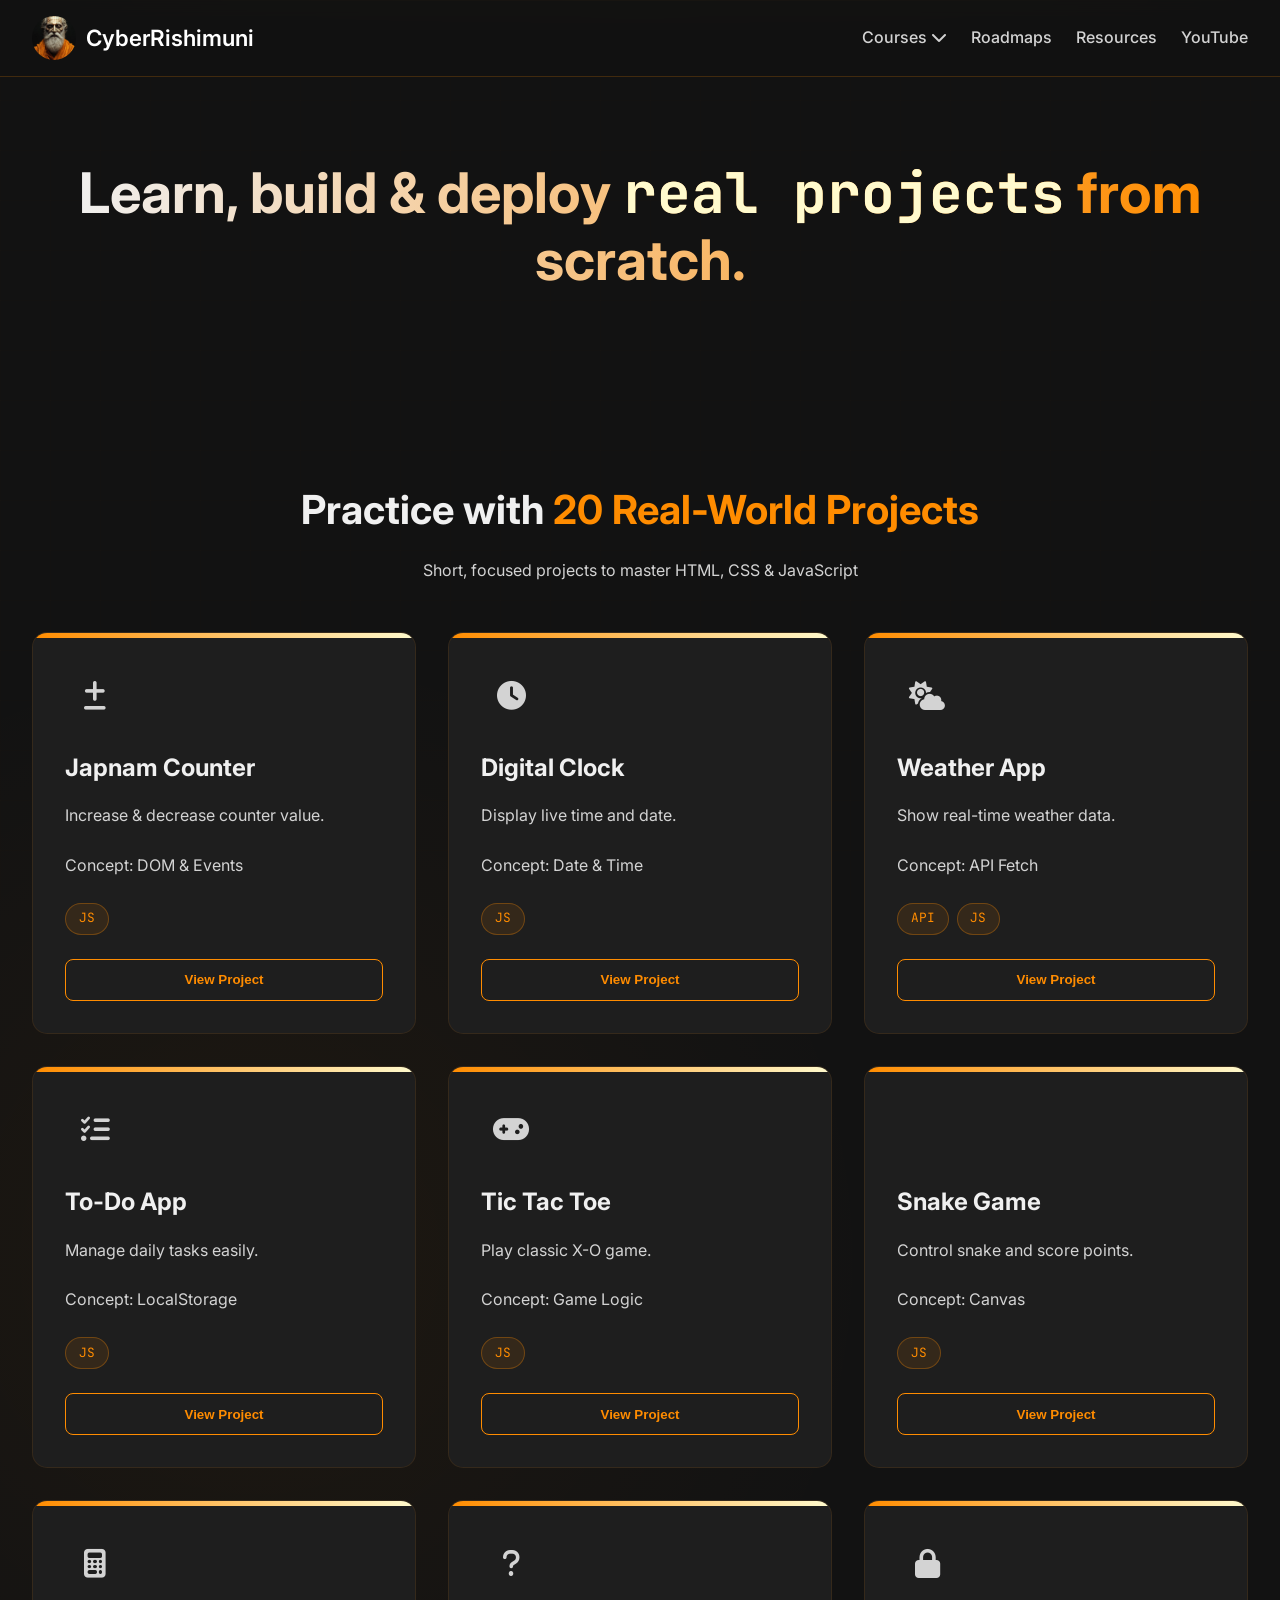
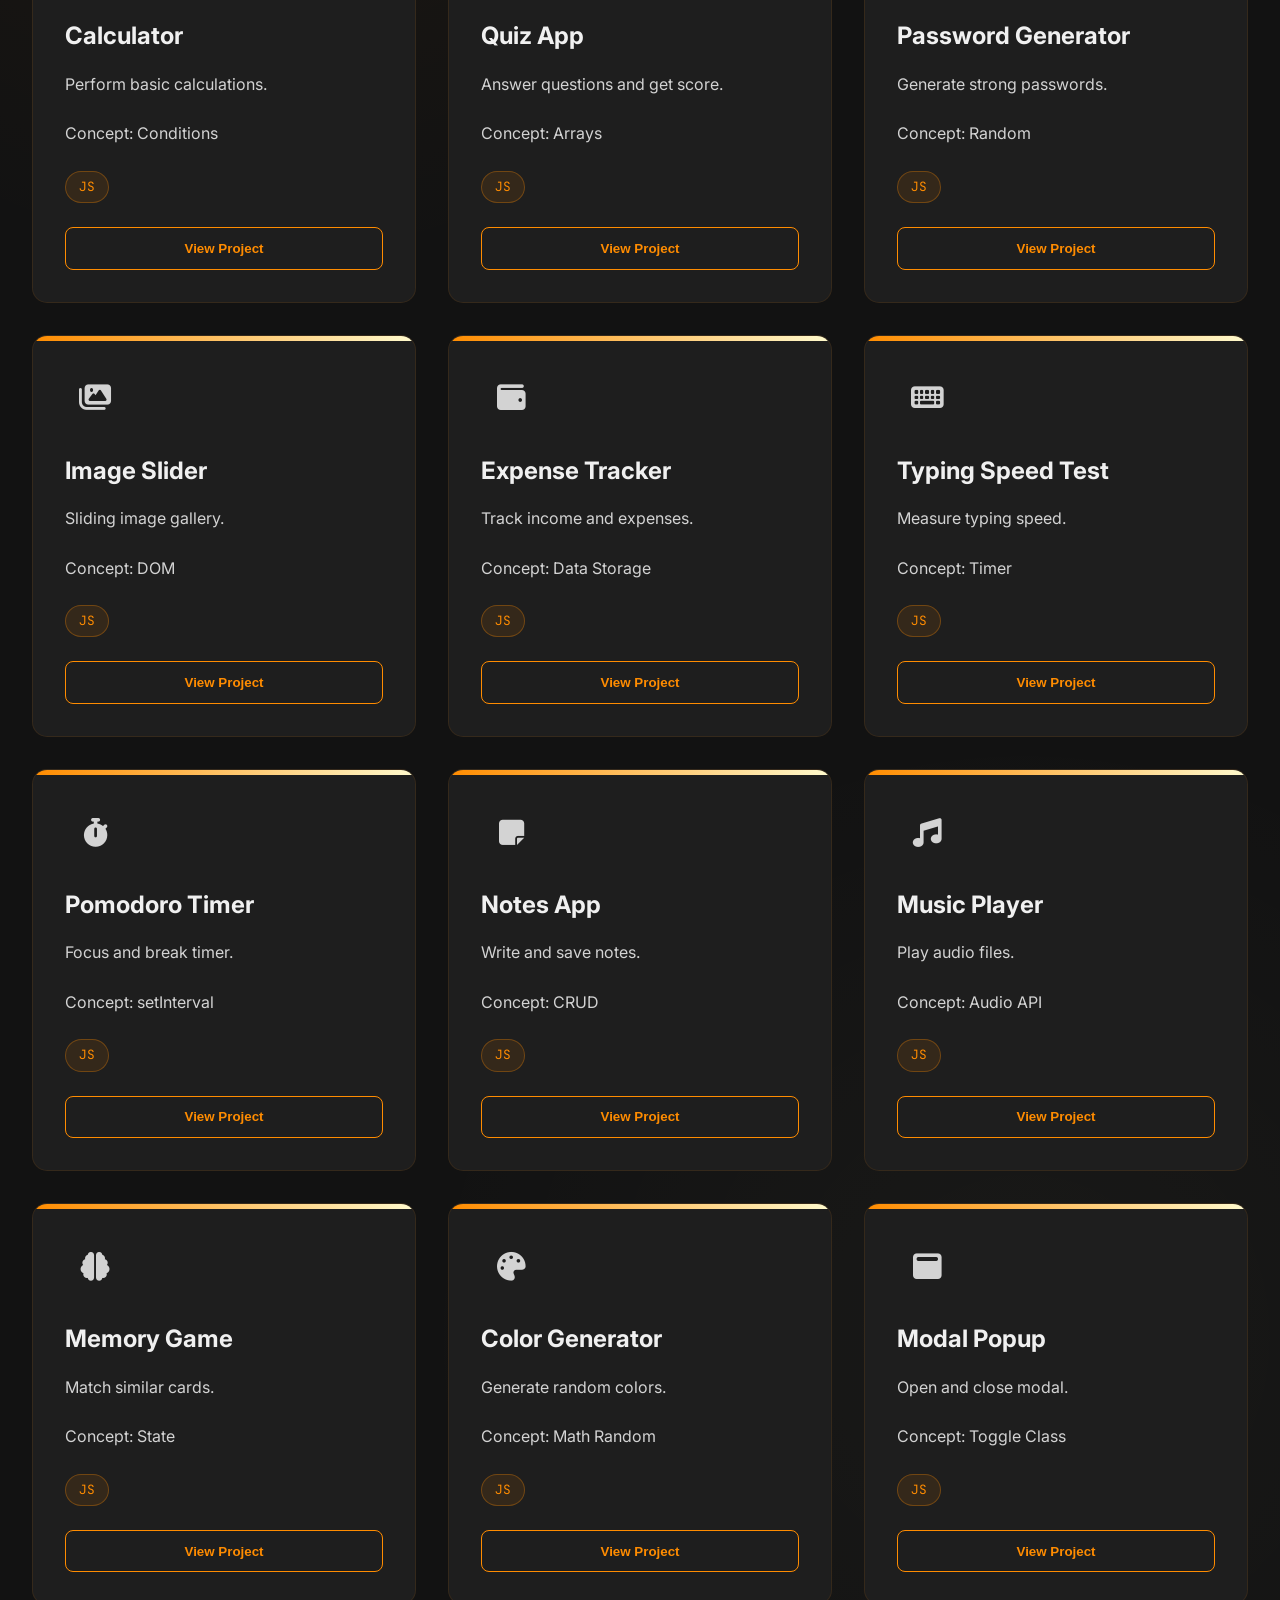
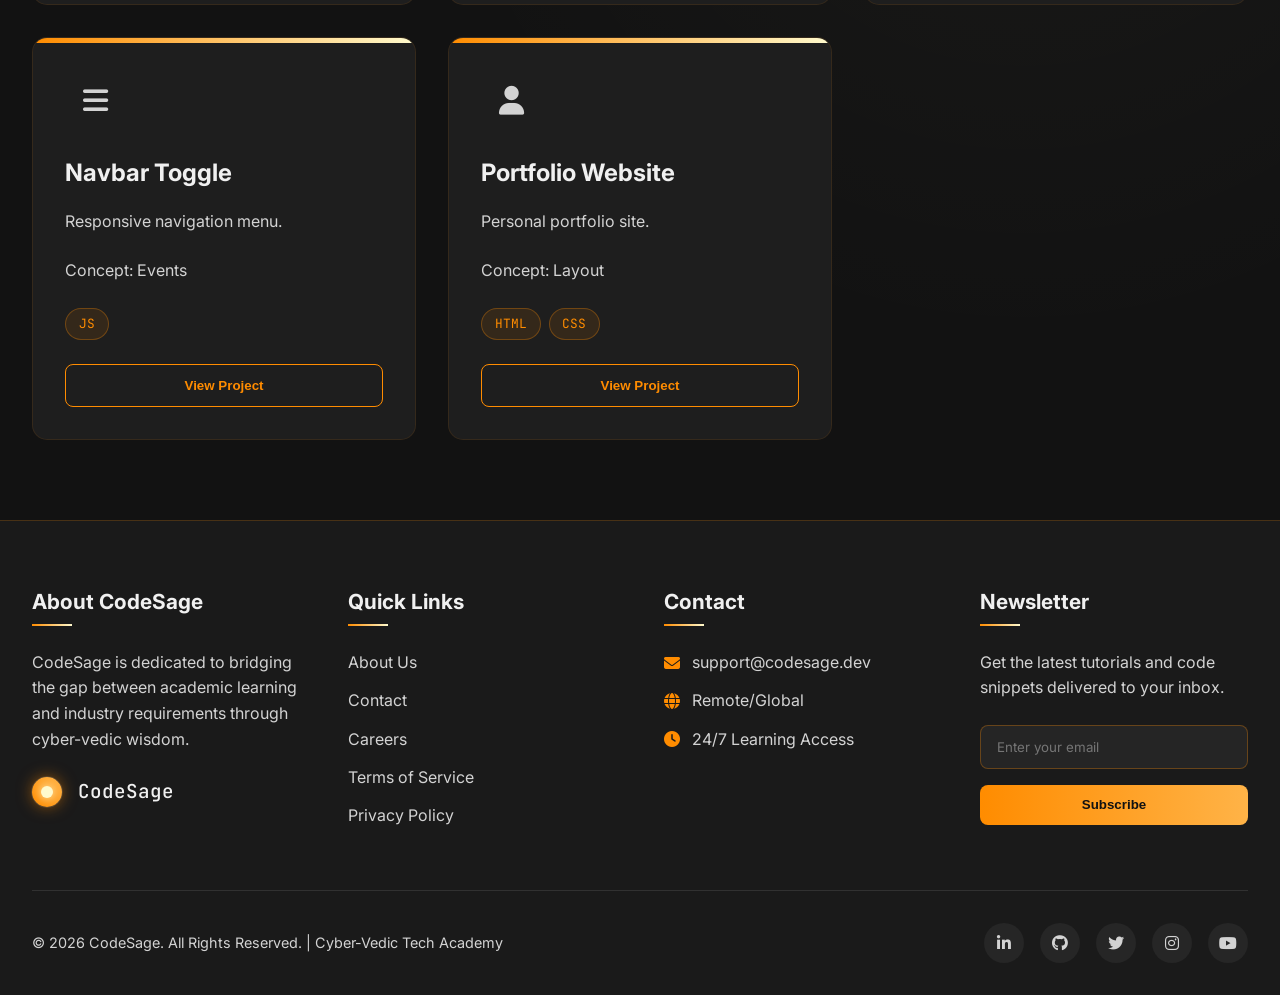
==== learn.html @ 5a1db6a1 "Add files via upload" ====
<!DOCTYPE html>
<html lang="en">
<head>
    <meta charset="UTF-8">
    <meta name="viewport" content="width=device-width, initial-scale=1.0">
    <title>CodeSage | Cyber-Vedic Tech Academy</title>
    <link rel="stylesheet" href="https://cdnjs.cloudflare.com/ajax/libs/font-awesome/6.4.0/css/all.min.css">
    <link rel="preconnect" href="https://fonts.googleapis.com">
    <link rel="preconnect" href="https://fonts.gstatic.com" crossorigin>
    <link rel="stylesheet" href="style.css">
    <link href="https://fonts.googleapis.com/css2?family=Inter:wght@300;400;500;600;700&family=JetBrains+Mono:wght@300;400;500&display=swap" rel="stylesheet">
    <link rel="stylesheet" href="style.css">
</head>
<body>
    <!-- Circuit Background Pattern -->
    <div class="circuit-bg"></div>
    
    <!-- Cyber-Vedic Header -->
   <header class="cyber-header">
        <div class="header-container">
           <a href="#" class="logo"
   style="
     display:flex;
     align-items:center;
     gap:10px;
     text-decoration:none;
     font-family:Inter, sans-serif;
     font-weight:600;
     font-size:clamp(1rem, 2.5vw, 1.4rem);
     color:#fff;
   ">

    <div class="logo-iconimg"
         style="
           width:clamp(32px, 5vw, 44px);
           height:clamp(32px, 5vw, 44px);
           border-radius:50%;
           overflow:hidden;
           flex-shrink:0;
         ">
        <img src="image.jpg"
             alt="CyberRishimuni Logo"
             style="
               width:100%;
               height:100%;
               object-fit:cover;
               display:block;
             ">
    </div>

    <span style="white-space:nowrap;">CyberRishimuni</span>
</a>

            
            <nav class="nav-menu">
                <ul class="nav-links">
                    <li class="dropdown">
                        <a href="#">Courses <i class="fas fa-chevron-down"></i></a>
                        <div class="dropdown-content">
                            <a href="#">Web Development</a>
                            <a href="#">Software Testing</a>
                            <a href="#">Data Analytics</a>
                        </div>
                    </li>
                    <li><a href="#">Roadmaps</a></li>
                    <li><a href="#">Resources</a></li>
                    <li><a href="#">YouTube</a></li>
                </ul>
            </nav>
            
        </div>
        
   
    </header>
    
    <!-- Hero Section -->
    <section class="hero">
      <h1>Learn, build & deploy <span>real projects</span> from scratch.</h1>     
    </section>
    
<!-- Projects Section -->
<section class="career-tracks">
    <div class="section-header">
        <h2>Practice with <span style="color: var(--saffron);">20 Real-World Projects</span></h2>
        <p>Short, focused projects to master HTML, CSS & JavaScript</p>
    </div>

    <div class="tracks-container">
        <!-- 1 -->
<div class="track-card">
    <div class="track-icon"><i class="fas fa-plus-minus"></i></div>
    <h3>Japnam Counter</h3>
    <p class="card-desc">Increase & decrease counter value.</p>
    <p class="card-mini">Concept: DOM & Events</p>
    <div class="tech-stack">
        <span class="tech-tag">JS</span>
    </div>
    <button class="btn-track">View Project</button>
</div>

<!-- 2 -->
<div class="track-card">
    <div class="track-icon"><i class="fas fa-clock"></i></div>
    <h3>Digital Clock</h3>
    <p class="card-desc">Display live time and date.</p>
    <p class="card-mini">Concept: Date & Time</p>
    <div class="tech-stack">
        <span class="tech-tag">JS</span>
    </div>
    <button class="btn-track">View Project</button>
</div>

<!-- 3 -->
<div class="track-card">
    <div class="track-icon"><i class="fas fa-cloud-sun"></i></div>
    <h3>Weather App</h3>
    <p class="card-desc">Show real-time weather data.</p>
    <p class="card-mini">Concept: API Fetch</p>
    <div class="tech-stack">
        <span class="tech-tag">API</span>
        <span class="tech-tag">JS</span>
    </div>
    <button class="btn-track">View Project</button>
</div>

<!-- 4 -->
<div class="track-card">
    <div class="track-icon"><i class="fas fa-list-check"></i></div>
    <h3>To-Do App</h3>
    <p class="card-desc">Manage daily tasks easily.</p>
    <p class="card-mini">Concept: LocalStorage</p>
    <div class="tech-stack">
        <span class="tech-tag">JS</span>
    </div>
    <button class="btn-track">View Project</button>
</div>

<!-- 5 -->
<div class="track-card">
    <div class="track-icon"><i class="fas fa-gamepad"></i></div>
    <h3>Tic Tac Toe</h3>
    <p class="card-desc">Play classic X-O game.</p>
    <p class="card-mini">Concept: Game Logic</p>
    <div class="tech-stack">
        <span class="tech-tag">JS</span>
    </div>
    <button class="btn-track">View Project</button>
</div>

<!-- 6 -->
<div class="track-card">
    <div class="track-icon"><i class="fas fa-snake"></i></div>
    <h3>Snake Game</h3>
    <p class="card-desc">Control snake and score points.</p>
    <p class="card-mini">Concept: Canvas</p>
    <div class="tech-stack">
        <span class="tech-tag">JS</span>
    </div>
    <button class="btn-track">View Project</button>
</div>

<!-- 7 -->
<div class="track-card">
    <div class="track-icon"><i class="fas fa-calculator"></i></div>
    <h3>Calculator</h3>
    <p class="card-desc">Perform basic calculations.</p>
    <p class="card-mini">Concept: Conditions</p>
    <div class="tech-stack">
        <span class="tech-tag">JS</span>
    </div>
    <button class="btn-track">View Project</button>
</div>

<!-- 8 -->
<div class="track-card">
    <div class="track-icon"><i class="fas fa-question"></i></div>
    <h3>Quiz App</h3>
    <p class="card-desc">Answer questions and get score.</p>
    <p class="card-mini">Concept: Arrays</p>
    <div class="tech-stack">
        <span class="tech-tag">JS</span>
    </div>
    <button class="btn-track">View Project</button>
</div>

<!-- 9 -->
<div class="track-card">
    <div class="track-icon"><i class="fas fa-lock"></i></div>
    <h3>Password Generator</h3>
    <p class="card-desc">Generate strong passwords.</p>
    <p class="card-mini">Concept: Random</p>
    <div class="tech-stack">
        <span class="tech-tag">JS</span>
    </div>
    <button class="btn-track">View Project</button>
</div>

<!-- 10 -->
<div class="track-card">
    <div class="track-icon"><i class="fas fa-images"></i></div>
    <h3>Image Slider</h3>
    <p class="card-desc">Sliding image gallery.</p>
    <p class="card-mini">Concept: DOM</p>
    <div class="tech-stack">
        <span class="tech-tag">JS</span>
    </div>
    <button class="btn-track">View Project</button>
</div>

<!-- 11 -->
<div class="track-card">
    <div class="track-icon"><i class="fas fa-wallet"></i></div>
    <h3>Expense Tracker</h3>
    <p class="card-desc">Track income and expenses.</p>
    <p class="card-mini">Concept: Data Storage</p>
    <div class="tech-stack">
        <span class="tech-tag">JS</span>
    </div>
    <button class="btn-track">View Project</button>
</div>

<!-- 12 -->
<div class="track-card">
    <div class="track-icon"><i class="fas fa-keyboard"></i></div>
    <h3>Typing Speed Test</h3>
    <p class="card-desc">Measure typing speed.</p>
    <p class="card-mini">Concept: Timer</p>
    <div class="tech-stack">
        <span class="tech-tag">JS</span>
    </div>
    <button class="btn-track">View Project</button>
</div>

<!-- 13 -->
<div class="track-card">
    <div class="track-icon"><i class="fas fa-stopwatch"></i></div>
    <h3>Pomodoro Timer</h3>
    <p class="card-desc">Focus and break timer.</p>
    <p class="card-mini">Concept: setInterval</p>
    <div class="tech-stack">
        <span class="tech-tag">JS</span>
    </div>
    <button class="btn-track">View Project</button>
</div>

<!-- 14 -->
<div class="track-card">
    <div class="track-icon"><i class="fas fa-note-sticky"></i></div>
    <h3>Notes App</h3>
    <p class="card-desc">Write and save notes.</p>
    <p class="card-mini">Concept: CRUD</p>
    <div class="tech-stack">
        <span class="tech-tag">JS</span>
    </div>
    <button class="btn-track">View Project</button>
</div>

<!-- 15 -->
<div class="track-card">
    <div class="track-icon"><i class="fas fa-music"></i></div>
    <h3>Music Player</h3>
    <p class="card-desc">Play audio files.</p>
    <p class="card-mini">Concept: Audio API</p>
    <div class="tech-stack">
        <span class="tech-tag">JS</span>
    </div>
    <button class="btn-track">View Project</button>
</div>

<!-- 16 -->
<div class="track-card">
    <div class="track-icon"><i class="fas fa-brain"></i></div>
    <h3>Memory Game</h3>
    <p class="card-desc">Match similar cards.</p>
    <p class="card-mini">Concept: State</p>
    <div class="tech-stack">
        <span class="tech-tag">JS</span>
    </div>
    <button class="btn-track">View Project</button>
</div>

<!-- 17 -->
<div class="track-card">
    <div class="track-icon"><i class="fas fa-palette"></i></div>
    <h3>Color Generator</h3>
    <p class="card-desc">Generate random colors.</p>
    <p class="card-mini">Concept: Math Random</p>
    <div class="tech-stack">
        <span class="tech-tag">JS</span>
    </div>
    <button class="btn-track">View Project</button>
</div>

<!-- 18 -->
<div class="track-card">
    <div class="track-icon"><i class="fas fa-window-maximize"></i></div>
    <h3>Modal Popup</h3>
    <p class="card-desc">Open and close modal.</p>
    <p class="card-mini">Concept: Toggle Class</p>
    <div class="tech-stack">
        <span class="tech-tag">JS</span>
    </div>
    <button class="btn-track">View Project</button>
</div>

<!-- 19 -->
<div class="track-card">
    <div class="track-icon"><i class="fas fa-bars"></i></div>
    <h3>Navbar Toggle</h3>
    <p class="card-desc">Responsive navigation menu.</p>
    <p class="card-mini">Concept: Events</p>
    <div class="tech-stack">
        <span class="tech-tag">JS</span>
    </div>
    <button class="btn-track">View Project</button>
</div>

<!-- 20 -->
<div class="track-card">
    <div class="track-icon"><i class="fas fa-user"></i></div>
    <h3>Portfolio Website</h3>
    <p class="card-desc">Personal portfolio site.</p>
    <p class="card-mini">Concept: Layout</p>
    <div class="tech-stack">
        <span class="tech-tag">HTML</span>
        <span class="tech-tag">CSS</span>
    </div>
    <button class="btn-track">View Project</button>
</div>

    </div>
</section>


   
    <!-- Footer -->
    <footer class="footer">
        <div class="footer-container">
            <div class="footer-column">
                <h3>About CodeSage</h3>
                <p style="color: var(--silver-text); margin-bottom: 1.5rem;">CodeSage is dedicated to bridging the gap between academic learning and industry requirements through cyber-vedic wisdom.</p>
                <div class="logo" style="font-size: 1.2rem;">
                    <div class="logo-icon" style="width: 30px; height: 30px;"></div>
                    CodeSage
                </div>
            </div>
            
            <div class="footer-column">
                <h3>Quick Links</h3>
                <ul class="footer-links">
                    <li><a href="#">About Us</a></li>
                    <li><a href="#">Contact</a></li>
                    <li><a href="#">Careers</a></li>
                    <li><a href="#">Terms of Service</a></li>
                    <li><a href="#">Privacy Policy</a></li>
                </ul>
            </div>
            
            <div class="footer-column">
                <h3>Contact</h3>
                <div class="contact-info">
                    <p><i class="fas fa-envelope"></i> support@codesage.dev</p>
                    <p><i class="fas fa-globe"></i> Remote/Global</p>
                    <p><i class="fas fa-clock"></i> 24/7 Learning Access</p>
                </div>
            </div>
            
            <div class="footer-column">
                <h3>Newsletter</h3>
                <p style="color: var(--silver-text); margin-bottom: 1.5rem;">Get the latest tutorials and code snippets delivered to your inbox.</p>
                <div class="newsletter">
                    <input type="email" placeholder="Enter your email">
                    <button class="btn-subscribe">Subscribe</button>
                </div>
            </div>
        </div>
        
        <div class="footer-bottom">
            <div class="copyright">
                © 2026 CodeSage. All Rights Reserved. | Cyber-Vedic Tech Academy
            </div>
            <div class="social-icons">
                <a href="#"><i class="fab fa-linkedin-in"></i></a>
                <a href="#"><i class="fab fa-github"></i></a>
                <a href="#"><i class="fab fa-twitter"></i></a>
                <a href="#"><i class="fab fa-instagram"></i></a>
                <a href="#"><i class="fab fa-youtube"></i></a>
            </div>
        </div>
    </footer>
    
  
</body>
</html>
---- style.css ----
:root {
            /* Color Palette from Logo */
            --void-black: #121212;
            --deep-charcoal: #1a1a1a;
            --saffron: #FF8C00;
            --saffron-glow: #ffb347;
            --cyber-gold: #FFFACD;
            --silver-text: #D3D3D3;
            --off-white: #F0F0F0;
            --card-bg: #1e1e1e;
            
            /* Typography */
            --font-sans: 'Inter', sans-serif;
            --font-mono: 'JetBrains Mono', monospace;
            
            /* Effects */
            --glow: 0 0 15px rgba(255, 140, 0, 0.5);
            --soft-glow: 0 0 10px rgba(255, 250, 205, 0.3);
            --transition: all 0.3s cubic-bezier(0.4, 0, 0.2, 1);
        }
        
        * {
            margin: 0;
            padding: 0;
            box-sizing: border-box;
        }
        
        html {
            scroll-behavior: smooth;
        }
        
        body {
            font-family: var(--font-sans);
            background-color: var(--void-black);
            color: var(--silver-text);
            line-height: 1.6;
            overflow-x: hidden;
            background-image: 
                radial-gradient(circle at 20% 30%, rgba(255, 140, 0, 0.05) 0%, transparent 20%),
                radial-gradient(circle at 80% 70%, rgba(255, 250, 205, 0.03) 0%, transparent 20%);
        }
        
        /* Circuit Pattern Background */
        .circuit-bg {
            position: fixed;
            top: 0;
            left: 0;
            width: 100%;
            height: 100%;
            background-image: 
                linear-gradient(to right, rgba(255, 140, 0, 0.03) 1px, transparent 1px),
                linear-gradient(to bottom, rgba(255, 140, 0, 0.03) 1px, transparent 1px);
            background-size: 50px 50px;
            z-index: -1;
            opacity: 0.3;
        }
        
        /* Cyber-Vedic Header */
        .cyber-header {
            background-color: rgba(18, 18, 18, 0.95);
            backdrop-filter: blur(10px);
            border-bottom: 1px solid rgba(255, 140, 0, 0.2);
            position: fixed;
            top: 0;
            width: 100%;
            z-index: 1000;
            padding: 1rem 2rem;
        }
        
        .header-container {
            display: flex;
            justify-content: space-between;
            align-items: center;
            max-width: 1400px;
            margin: 0 auto;
        }
        
        .logo {
            display: flex;
            align-items: center;
            gap: 1rem;
            font-family: var(--font-mono);
            font-weight: 500;
            font-size: 1.5rem;
            color: var(--off-white);
            text-decoration: none;
        }
        
        .logo-icon {
            width: 40px;
            height: 40px;
            background: linear-gradient(45deg, var(--saffron), var(--saffron-glow));
            border-radius: 50%;
            display: flex;
            align-items: center;
            justify-content: center;
            position: relative;
            box-shadow: var(--glow);
        }
        
        .logo-icon::after {
            content: '';
            position: absolute;
            width: 12px;
            height: 12px;
            background-color: var(--cyber-gold);
            border-radius: 50%;
            box-shadow: 0 0 10px var(--cyber-gold);
        }
        
        .logo-icon::before {
            content: '';
            position: absolute;
            width: 100%;
            height: 100%;
            border-radius: 50%;
            border: 1px solid rgba(255, 255, 255, 0.1);
            animation: pulse 2s infinite;
        }
        
        @keyframes pulse {
            0% { transform: scale(1); opacity: 0.5; }
            50% { transform: scale(1.1); opacity: 0.3; }
            100% { transform: scale(1); opacity: 0.5; }
        }
        
        .nav-menu {
            display: flex;
            align-items: center;
            gap: 2rem;
        }
        
        .nav-links {
            display: flex;
            gap: 1.5rem;
            list-style: none;
        }
        
        .nav-links a {
            color: var(--silver-text);
            text-decoration: none;
            font-weight: 500;
            position: relative;
            padding: 0.5rem 0;
            transition: var(--transition);
        }
        
        .nav-links a:hover {
            color: var(--saffron);
        }
        
        .nav-links a::after {
            content: '';
            position: absolute;
            bottom: 0;
            left: 0;
            width: 0;
            height: 2px;
            background: linear-gradient(to right, var(--saffron), var(--cyber-gold));
            transition: width 0.3s ease;
        }
        
        .nav-links a:hover::after {
            width: 100%;
        }
        
        .dropdown {
            position: relative;
        }
        
        .dropdown-content {
            display: none;
            position: absolute;
            top: 100%;
            left: 0;
            background-color: var(--deep-charcoal);
            min-width: 200px;
            border-radius: 8px;
            box-shadow: 0 10px 30px rgba(0, 0, 0, 0.5);
            border: 1px solid rgba(255, 140, 0, 0.2);
            overflow: hidden;
            z-index: 100;
        }
        
        .dropdown:hover .dropdown-content {
            display: block;
        }
        
        .dropdown-content a {
            display: block;
            padding: 0.75rem 1rem;
            color: var(--silver-text);
            text-decoration: none;
            transition: var(--transition);
            border-bottom: 1px solid rgba(255, 255, 255, 0.05);
        }
        
        .dropdown-content a:last-child {
            border-bottom: none;
        }
        
        .dropdown-content a:hover {
            background-color: rgba(255, 140, 0, 0.1);
            color: var(--saffron);
            padding-left: 1.5rem;
        }
        
        .header-right {
            display: flex;
            align-items: center;
            gap: 1rem;
        }
        
        .search-bar {
            position: relative;
        }
        
        .search-bar input {
            background-color: rgba(26, 26, 26, 0.8);
            border: 1px solid rgba(255, 140, 0, 0.3);
            border-radius: 20px;
            padding: 0.5rem 1rem 0.5rem 2.5rem;
            color: var(--off-white);
            font-family: var(--font-sans);
            width: 200px;
            transition: var(--transition);
        }
        
        .search-bar input:focus {
            outline: none;
            border-color: var(--saffron);
            box-shadow: var(--soft-glow);
            width: 250px;
        }
        
        .search-icon {
            position: absolute;
            left: 0.8rem;
            top: 50%;
            transform: translateY(-50%);
            color: var(--saffron);
        }
        
        .auth-buttons {
            display: flex;
            gap: 0.5rem;
        }
        
        .btn {
            padding: 0.6rem 1.5rem;
            border-radius: 30px;
            font-weight: 600;
            cursor: pointer;
            transition: var(--transition);
            border: none;
            font-family: var(--font-sans);
            font-size: 0.9rem;
        }
        
        .btn-login {
            background-color: transparent;
            color: var(--saffron);
            border: 1px solid var(--saffron);
        }
        
        .btn-login:hover {
            background-color: rgba(255, 140, 0, 0.1);
            box-shadow: var(--soft-glow);
        }
        
        .btn-signup {
            background: linear-gradient(to right, var(--saffron), var(--saffron-glow));
            color: var(--void-black);
        }
        
        .btn-signup:hover {
            transform: translateY(-2px);
            box-shadow: var(--glow);
        }
        
       
        /* Hero Section */
        .hero {
            padding: 10rem 2rem 5rem;
            max-width: 1200px;
            margin: 0 auto;
            text-align: center;
            position: relative;
        }
        
        .hero::before {
            content: '';
            position: absolute;
            top: 0;
            left: 0;
            right: 0;
            height: 1px;
            background: linear-gradient(to right, transparent, var(--saffron), transparent);
        }
        
        .hero h1 {
            font-size: 3.5rem;
            margin-bottom: 1.5rem;
            background: linear-gradient(to right, var(--off-white), var(--saffron));
            -webkit-background-clip: text;
            background-clip: text;
            color: transparent;
            line-height: 1.2;
        }
        
        .hero h1 span {
            font-family: var(--font-mono);
            color: var(--cyber-gold);
        }
        
        .hero p {
            font-size: 1.2rem;
            max-width: 800px;
            margin: 0 auto 2.5rem;
            color: var(--silver-text);
        }
        
        .hero-buttons {
            display: flex;
            gap: 1rem;
            justify-content: center;
            margin-bottom: 3rem;
        }
        
        .btn-primary {
            background: linear-gradient(to right, var(--saffron), var(--saffron-glow));
            color: var(--void-black);
            padding: 0.9rem 2rem;
            font-weight: 600;
            border-radius: 30px;
            border: none;
            cursor: pointer;
            transition: var(--transition);
            box-shadow: var(--glow);
        }
        
        .btn-primary:hover {
            transform: translateY(-3px);
            box-shadow: 0 10px 20px rgba(255, 140, 0, 0.3);
        }
        
        .btn-secondary {
            background-color: transparent;
            color: var(--cyber-gold);
            border: 1px solid rgba(255, 250, 205, 0.5);
            padding: 0.9rem 2rem;
            font-weight: 600;
            border-radius: 30px;
            cursor: pointer;
            transition: var(--transition);
        }
        
        .btn-secondary:hover {
            background-color: rgba(255, 250, 205, 0.1);
            box-shadow: var(--soft-glow);
        }
        
        .trust-badge {
            display: inline-flex;
            align-items: center;
            gap: 0.5rem;
            padding: 0.8rem 1.5rem;
            background-color: rgba(26, 26, 26, 0.7);
            border-radius: 30px;
            border: 1px solid rgba(255, 140, 0, 0.2);
            font-family: var(--font-mono);
            font-size: 0.9rem;
        }
        
        .trust-badge i {
            color: var(--saffron);
        }
        
        /* Career Tracks Section */
        .career-tracks {
            padding: 5rem 2rem;
            max-width: 1400px;
            margin: 0 auto;
        }
        
        .section-header {
            text-align: center;
            margin-bottom: 3rem;
        }
        
        .section-header h2 {
            font-size: 2.5rem;
            margin-bottom: 1rem;
            color: var(--off-white);
        }
        
        .section-header p {
            color: var(--silver-text);
            max-width: 600px;
            margin: 0 auto;
        }
        
        .tracks-container {
            display: grid;
            grid-template-columns: repeat(auto-fit, minmax(350px, 1fr));
            gap: 2rem;
        }
        
        .track-card {
            background-color: var(--card-bg);
            border-radius: 15px;
            padding: 2rem;
            transition: var(--transition);
            border: 1px solid rgba(255, 140, 0, 0.1);
            position: relative;
            overflow: hidden;
        }
        
        .track-card:hover {
            transform: translateY(-10px);
            border-color: var(--saffron);
            box-shadow: var(--glow);
        }
        
        .track-card::before {
            content: '';
            position: absolute;
            top: 0;
            left: 0;
            width: 100%;
            height: 5px;
            background: linear-gradient(to right, var(--saffron), var(--cyber-gold));
        }
        
        .track-icon {
            width: 60px;
            height: 60px;
            border-radius: 12px;
            display: flex;
            align-items: center;
            justify-content: center;
            margin-bottom: 1.5rem;
            font-size: 1.8rem;
        }
        
        .track-1 .track-icon {
            background: linear-gradient(135deg, rgba(255, 140, 0, 0.2), rgba(255, 179, 71, 0.1));
            color: var(--saffron);
        }
        
        .track-2 .track-icon {
            background: linear-gradient(135deg, rgba(255, 250, 205, 0.2), rgba(255, 250, 205, 0.1));
            color: var(--cyber-gold);
        }
        
        .track-3 .track-icon {
            background: linear-gradient(135deg, rgba(211, 211, 211, 0.2), rgba(211, 211, 211, 0.1));
            color: var(--silver-text);
        }
        
        .track-card h3 {
            font-size: 1.5rem;
            margin-bottom: 1rem;
            color: var(--off-white);
        }
        
        .tech-stack {
            display: flex;
            flex-wrap: wrap;
            gap: 0.5rem;
            margin: 1.5rem 0;
        }
        
        .tech-tag {
            background-color: rgba(255, 140, 0, 0.1);
            color: var(--saffron);
            padding: 0.3rem 0.8rem;
            border-radius: 20px;
            font-size: 0.8rem;
            font-family: var(--font-mono);
            border: 1px solid rgba(255, 140, 0, 0.3);
        }
        
        .track-card p {
            margin-bottom: 1.5rem;
            color: var(--silver-text);
        }
        
        .btn-track {
            background-color: transparent;
            color: var(--saffron);
            border: 1px solid var(--saffron);
            width: 100%;
            padding: 0.8rem;
            border-radius: 8px;
            font-weight: 600;
            cursor: pointer;
            transition: var(--transition);
        }
        
        .btn-track:hover {
            background-color: rgba(255, 140, 0, 0.1);
            box-shadow: var(--soft-glow);
        }
        
        /* Why Learn With Us Section */
        .value-props {
            padding: 5rem 2rem;
            background-color: rgba(26, 26, 26, 0.5);
            border-top: 1px solid rgba(255, 140, 0, 0.1);
            border-bottom: 1px solid rgba(255, 140, 0, 0.1);
        }
        
        .props-container {
            max-width: 1200px;
            margin: 0 auto;
            display: grid;
            grid-template-columns: repeat(auto-fit, minmax(250px, 1fr));
            gap: 2rem;
        }
        
        .prop-card {
            text-align: center;
            padding: 2rem;
        }
        
        .prop-icon {
            width: 70px;
            height: 70px;
            border-radius: 50%;
            display: flex;
            align-items: center;
            justify-content: center;
            margin: 0 auto 1.5rem;
            font-size: 1.8rem;
            background-color: rgba(255, 140, 0, 0.1);
            color: var(--saffron);
            border: 1px solid rgba(255, 140, 0, 0.3);
        }
        
        .prop-card h3 {
            font-size: 1.3rem;
            margin-bottom: 1rem;
            color: var(--off-white);
        }
        
        /* YouTube Integration */
        .youtube-section {
            padding: 5rem 2rem;
            max-width: 1200px;
            margin: 0 auto;
        }
        
        .youtube-container {
            display: grid;
            grid-template-columns: 1fr 1fr;
            gap: 3rem;
            align-items: center;
        }
        
        .youtube-content h2 {
            font-size: 2.5rem;
            margin-bottom: 1.5rem;
            color: var(--off-white);
        }
        
        .youtube-content p {
            margin-bottom: 2rem;
            color: var(--silver-text);
        }
        
        .video-grid {
            display: grid;
            grid-template-columns: repeat(3, 1fr);
            gap: 1rem;
        }
        
        .video-thumb {
            background-color: var(--card-bg);
            border-radius: 10px;
            overflow: hidden;
            transition: var(--transition);
            border: 1px solid rgba(255, 140, 0, 0.1);
        }
        
        .video-thumb:hover {
            transform: translateY(-5px);
            border-color: var(--saffron);
            box-shadow: var(--soft-glow);
        }
        
        .thumb-img {
            height: 120px;
            background-color: rgba(255, 140, 0, 0.2);
            position: relative;
            overflow: hidden;
        }
        
        .thumb-img::after {
            content: '';
            position: absolute;
            top: 50%;
            left: 50%;
            transform: translate(-50%, -50%);
            width: 40px;
            height: 40px;
            background-color: #FF0000;
            border-radius: 50%;
            display: flex;
            align-items: center;
            justify-content: center;
            font-family: "Font Awesome 6 Free";
            font-weight: 900;
            content: "\f04b";
            color: white;
            font-size: 1rem;
            padding-left: 5px;
        }
        
        .thumb-title {
            padding: 1rem;
            font-size: 0.9rem;
            color: var(--silver-text);
        }
        
        .btn-youtube {
            background-color: #FF0000;
            color: white;
            margin-top: 2rem;
        }
        
        .btn-youtube:hover {
            background-color: #cc0000;
            box-shadow: 0 0 15px rgba(255, 0, 0, 0.5);
        }
        
        /* Resource Library */
        .resources {
            padding: 5rem 2rem;
            background-color: rgba(26, 26, 26, 0.7);
        }
        
        .resources-container {
            max-width: 1000px;
            margin: 0 auto;
            text-align: center;
        }
        
        .resources h2 {
            font-size: 2.5rem;
            margin-bottom: 1rem;
            color: var(--off-white);
        }
        
        .resources p {
            margin-bottom: 3rem;
            color: var(--silver-text);
            max-width: 600px;
            margin-left: auto;
            margin-right: auto;
        }
        
        .resource-cards {
            display: grid;
            grid-template-columns: repeat(auto-fit, minmax(280px, 1fr));
            gap: 2rem;
            margin-bottom: 3rem;
        }
        
        .resource-card {
            background-color: var(--card-bg);
            border-radius: 15px;
            padding: 2rem;
            border: 1px solid rgba(255, 140, 0, 0.2);
            transition: var(--transition);
            text-align: left;
        }
        
        .resource-card:hover {
            border-color: var(--saffron);
            transform: translateY(-5px);
            box-shadow: var(--soft-glow);
        }
        
        .resource-icon {
            width: 60px;
            height: 60px;
            border-radius: 12px;
            display: flex;
            align-items: center;
            justify-content: center;
            margin-bottom: 1.5rem;
            font-size: 1.8rem;
            background: linear-gradient(135deg, rgba(255, 140, 0, 0.2), rgba(255, 179, 71, 0.1));
            color: var(--saffron);
        }
        
        .resource-card h3 {
            font-size: 1.3rem;
            margin-bottom: 0.8rem;
            color: var(--off-white);
        }
        
        .resource-card p {
            margin-bottom: 1.5rem;
            color: var(--silver-text);
            font-size: 0.9rem;
        }
        
        .btn-download {
            background-color: transparent;
            color: var(--saffron);
            border: 1px solid var(--saffron);
            width: 100%;
            padding: 0.8rem;
            border-radius: 8px;
            font-weight: 600;
            cursor: pointer;
            transition: var(--transition);
        }
        
        .btn-download:hover {
            background-color: rgba(255, 140, 0, 0.1);
        }
        
        /* Footer */
        .footer {
            background-color: var(--deep-charcoal);
            padding: 4rem 2rem 2rem;
            border-top: 1px solid rgba(255, 140, 0, 0.2);
        }
        
        .footer-container {
            max-width: 1400px;
            margin: 0 auto;
            display: grid;
            grid-template-columns: repeat(auto-fit, minmax(200px, 1fr));
            gap: 3rem;
        }
        
        .footer-column h3 {
            font-size: 1.3rem;
            margin-bottom: 1.5rem;
            color: var(--off-white);
            position: relative;
            padding-bottom: 0.5rem;
        }
        
        .footer-column h3::after {
            content: '';
            position: absolute;
            bottom: 0;
            left: 0;
            width: 40px;
            height: 2px;
            background: linear-gradient(to right, var(--saffron), var(--cyber-gold));
        }
        
        .footer-links {
            list-style: none;
        }
        
        .footer-links li {
            margin-bottom: 0.8rem;
        }
        
        .footer-links a {
            color: var(--silver-text);
            text-decoration: none;
            transition: var(--transition);
        }
        
        .footer-links a:hover {
            color: var(--saffron);
            padding-left: 5px;
        }
        
        .contact-info {
            color: var(--silver-text);
        }
        
        .contact-info p {
            margin-bottom: 0.8rem;
            display: flex;
            align-items: center;
            gap: 0.5rem;
        }
        
        .contact-info i {
            color: var(--saffron);
            width: 20px;
        }
        
        .newsletter input {
            width: 100%;
            padding: 0.8rem 1rem;
            background-color: rgba(255, 255, 255, 0.05);
            border: 1px solid rgba(255, 140, 0, 0.3);
            border-radius: 8px;
            color: var(--off-white);
            margin-bottom: 1rem;
            font-family: var(--font-sans);
        }
        
        .newsletter input:focus {
            outline: none;
            border-color: var(--saffron);
        }
        
        .btn-subscribe {
            background: linear-gradient(to right, var(--saffron), var(--saffron-glow));
            color: var(--void-black);
            width: 100%;
            padding: 0.8rem;
            border-radius: 8px;
            font-weight: 600;
            cursor: pointer;
            border: none;
            transition: var(--transition);
        }
        
        .btn-subscribe:hover {
            box-shadow: var(--glow);
        }
        
        .footer-bottom {
            max-width: 1400px;
            margin: 3rem auto 0;
            padding-top: 2rem;
            border-top: 1px solid rgba(255, 255, 255, 0.1);
            display: flex;
            justify-content: space-between;
            align-items: center;
            flex-wrap: wrap;
        }
        
        .copyright {
            color: var(--silver-text);
            font-size: 0.9rem;
        }
        
        .social-icons {
            display: flex;
            gap: 1rem;
        }
        
        .social-icons a {
            width: 40px;
            height: 40px;
            border-radius: 50%;
            display: flex;
            align-items: center;
            justify-content: center;
            background-color: rgba(255, 255, 255, 0.05);
            color: var(--silver-text);
            transition: var(--transition);
            text-decoration: none;
        }
        
        .social-icons a:hover {
            background-color: var(--saffron);
            color: var(--void-black);
            transform: translateY(-3px);
        }
        
        /* Responsive Design */
        @media (max-width: 1100px) {
            .youtube-container {
                grid-template-columns: 1fr;
                text-align: center;
            }
            
            .video-grid {
                max-width: 600px;
                margin: 0 auto;
            }
        }
        
        @media (max-width: 900px) {
            .hero h1 {
                font-size: 2.8rem;
            }
            
            .nav-links {
                display: none;
            }
            
            
        }
        
        @media (max-width: 768px) {
            .hero {
                padding: 8rem 1.5rem 4rem;
            }
            
            .hero h1 {
                font-size: 2.2rem;
            }
            
            .hero-buttons {
                flex-direction: column;
                align-items: center;
            }
            
            .btn-primary, .btn-secondary {
                width: 100%;
                max-width: 300px;
            }
            
            .tracks-container {
                grid-template-columns: 1fr;
            }
            
            .video-grid {
                grid-template-columns: 1fr;
            }
            
            .footer-bottom {
                flex-direction: column;
                gap: 1.5rem;
                text-align: center;
            }
        }
        
        @media (max-width: 480px) {
            .hero h1 {
                font-size: 1.8rem;
            }
            
            .section-header h2 {
                font-size: 2rem;
            }
            
            .track-card, .prop-card, .resource-card {
                padding: 1.5rem;
            }
        }
        
        /* Circuit animation on hover for cards */
        .circuit-hover {
            position: absolute;
            top: 0;
            left: 0;
            width: 100%;
            height: 100%;
            background-image: 
                linear-gradient(90deg, transparent 50%, rgba(255, 140, 0, 0.03) 50%),
                linear-gradient(transparent 50%, rgba(255, 140, 0, 0.03) 50%);
            background-size: 20px 20px;
            opacity: 0;
            transition: opacity 0.3s ease;
            pointer-events: none;
            border-radius: inherit;
        }
        
        .track-card:hover .circuit-hover {
            opacity: 1;
        }
---- style.css ----
:root {
            /* Color Palette from Logo */
            --void-black: #121212;
            --deep-charcoal: #1a1a1a;
            --saffron: #FF8C00;
            --saffron-glow: #ffb347;
            --cyber-gold: #FFFACD;
            --silver-text: #D3D3D3;
            --off-white: #F0F0F0;
            --card-bg: #1e1e1e;
            
            /* Typography */
            --font-sans: 'Inter', sans-serif;
            --font-mono: 'JetBrains Mono', monospace;
            
            /* Effects */
            --glow: 0 0 15px rgba(255, 140, 0, 0.5);
            --soft-glow: 0 0 10px rgba(255, 250, 205, 0.3);
            --transition: all 0.3s cubic-bezier(0.4, 0, 0.2, 1);
        }
        
        * {
            margin: 0;
            padding: 0;
            box-sizing: border-box;
        }
        
        html {
            scroll-behavior: smooth;
        }
        
        body {
            font-family: var(--font-sans);
            background-color: var(--void-black);
            color: var(--silver-text);
            line-height: 1.6;
            overflow-x: hidden;
            background-image: 
                radial-gradient(circle at 20% 30%, rgba(255, 140, 0, 0.05) 0%, transparent 20%),
                radial-gradient(circle at 80% 70%, rgba(255, 250, 205, 0.03) 0%, transparent 20%);
        }
        
        /* Circuit Pattern Background */
        .circuit-bg {
            position: fixed;
            top: 0;
            left: 0;
            width: 100%;
            height: 100%;
            background-image: 
                linear-gradient(to right, rgba(255, 140, 0, 0.03) 1px, transparent 1px),
                linear-gradient(to bottom, rgba(255, 140, 0, 0.03) 1px, transparent 1px);
            background-size: 50px 50px;
            z-index: -1;
            opacity: 0.3;
        }
        
        /* Cyber-Vedic Header */
        .cyber-header {
            background-color: rgba(18, 18, 18, 0.95);
            backdrop-filter: blur(10px);
            border-bottom: 1px solid rgba(255, 140, 0, 0.2);
            position: fixed;
            top: 0;
            width: 100%;
            z-index: 1000;
            padding: 1rem 2rem;
        }
        
        .header-container {
            display: flex;
            justify-content: space-between;
            align-items: center;
            max-width: 1400px;
            margin: 0 auto;
        }
        
        .logo {
            display: flex;
            align-items: center;
            gap: 1rem;
            font-family: var(--font-mono);
            font-weight: 500;
            font-size: 1.5rem;
            color: var(--off-white);
            text-decoration: none;
        }
        
        .logo-icon {
            width: 40px;
            height: 40px;
            background: linear-gradient(45deg, var(--saffron), var(--saffron-glow));
            border-radius: 50%;
            display: flex;
            align-items: center;
            justify-content: center;
            position: relative;
            box-shadow: var(--glow);
        }
        
        .logo-icon::after {
            content: '';
            position: absolute;
            width: 12px;
            height: 12px;
            background-color: var(--cyber-gold);
            border-radius: 50%;
            box-shadow: 0 0 10px var(--cyber-gold);
        }
        
        .logo-icon::before {
            content: '';
            position: absolute;
            width: 100%;
            height: 100%;
            border-radius: 50%;
            border: 1px solid rgba(255, 255, 255, 0.1);
            animation: pulse 2s infinite;
        }
        
        @keyframes pulse {
            0% { transform: scale(1); opacity: 0.5; }
            50% { transform: scale(1.1); opacity: 0.3; }
            100% { transform: scale(1); opacity: 0.5; }
        }
        
        .nav-menu {
            display: flex;
            align-items: center;
            gap: 2rem;
        }
        
        .nav-links {
            display: flex;
            gap: 1.5rem;
            list-style: none;
        }
        
        .nav-links a {
            color: var(--silver-text);
            text-decoration: none;
            font-weight: 500;
            position: relative;
            padding: 0.5rem 0;
            transition: var(--transition);
        }
        
        .nav-links a:hover {
            color: var(--saffron);
        }
        
        .nav-links a::after {
            content: '';
            position: absolute;
            bottom: 0;
            left: 0;
            width: 0;
            height: 2px;
            background: linear-gradient(to right, var(--saffron), var(--cyber-gold));
            transition: width 0.3s ease;
        }
        
        .nav-links a:hover::after {
            width: 100%;
        }
        
        .dropdown {
            position: relative;
        }
        
        .dropdown-content {
            display: none;
            position: absolute;
            top: 100%;
            left: 0;
            background-color: var(--deep-charcoal);
            min-width: 200px;
            border-radius: 8px;
            box-shadow: 0 10px 30px rgba(0, 0, 0, 0.5);
            border: 1px solid rgba(255, 140, 0, 0.2);
            overflow: hidden;
            z-index: 100;
        }
        
        .dropdown:hover .dropdown-content {
            display: block;
        }
        
        .dropdown-content a {
            display: block;
            padding: 0.75rem 1rem;
            color: var(--silver-text);
            text-decoration: none;
            transition: var(--transition);
            border-bottom: 1px solid rgba(255, 255, 255, 0.05);
        }
        
        .dropdown-content a:last-child {
            border-bottom: none;
        }
        
        .dropdown-content a:hover {
            background-color: rgba(255, 140, 0, 0.1);
            color: var(--saffron);
            padding-left: 1.5rem;
        }
        
        .header-right {
            display: flex;
            align-items: center;
            gap: 1rem;
        }
        
        .search-bar {
            position: relative;
        }
        
        .search-bar input {
            background-color: rgba(26, 26, 26, 0.8);
            border: 1px solid rgba(255, 140, 0, 0.3);
            border-radius: 20px;
            padding: 0.5rem 1rem 0.5rem 2.5rem;
            color: var(--off-white);
            font-family: var(--font-sans);
            width: 200px;
            transition: var(--transition);
        }
        
        .search-bar input:focus {
            outline: none;
            border-color: var(--saffron);
            box-shadow: var(--soft-glow);
            width: 250px;
        }
        
        .search-icon {
            position: absolute;
            left: 0.8rem;
            top: 50%;
            transform: translateY(-50%);
            color: var(--saffron);
        }
        
        .auth-buttons {
            display: flex;
            gap: 0.5rem;
        }
        
        .btn {
            padding: 0.6rem 1.5rem;
            border-radius: 30px;
            font-weight: 600;
            cursor: pointer;
            transition: var(--transition);
            border: none;
            font-family: var(--font-sans);
            font-size: 0.9rem;
        }
        
        .btn-login {
            background-color: transparent;
            color: var(--saffron);
            border: 1px solid var(--saffron);
        }
        
        .btn-login:hover {
            background-color: rgba(255, 140, 0, 0.1);
            box-shadow: var(--soft-glow);
        }
        
        .btn-signup {
            background: linear-gradient(to right, var(--saffron), var(--saffron-glow));
            color: var(--void-black);
        }
        
        .btn-signup:hover {
            transform: translateY(-2px);
            box-shadow: var(--glow);
        }
        
       
        /* Hero Section */
        .hero {
            padding: 10rem 2rem 5rem;
            max-width: 1200px;
            margin: 0 auto;
            text-align: center;
            position: relative;
        }
        
        .hero::before {
            content: '';
            position: absolute;
            top: 0;
            left: 0;
            right: 0;
            height: 1px;
            background: linear-gradient(to right, transparent, var(--saffron), transparent);
        }
        
        .hero h1 {
            font-size: 3.5rem;
            margin-bottom: 1.5rem;
            background: linear-gradient(to right, var(--off-white), var(--saffron));
            -webkit-background-clip: text;
            background-clip: text;
            color: transparent;
            line-height: 1.2;
        }
        
        .hero h1 span {
            font-family: var(--font-mono);
            color: var(--cyber-gold);
        }
        
        .hero p {
            font-size: 1.2rem;
            max-width: 800px;
            margin: 0 auto 2.5rem;
            color: var(--silver-text);
        }
        
        .hero-buttons {
            display: flex;
            gap: 1rem;
            justify-content: center;
            margin-bottom: 3rem;
        }
        
        .btn-primary {
            background: linear-gradient(to right, var(--saffron), var(--saffron-glow));
            color: var(--void-black);
            padding: 0.9rem 2rem;
            font-weight: 600;
            border-radius: 30px;
            border: none;
            cursor: pointer;
            transition: var(--transition);
            box-shadow: var(--glow);
        }
        
        .btn-primary:hover {
            transform: translateY(-3px);
            box-shadow: 0 10px 20px rgba(255, 140, 0, 0.3);
        }
        
        .btn-secondary {
            background-color: transparent;
            color: var(--cyber-gold);
            border: 1px solid rgba(255, 250, 205, 0.5);
            padding: 0.9rem 2rem;
            font-weight: 600;
            border-radius: 30px;
            cursor: pointer;
            transition: var(--transition);
        }
        
        .btn-secondary:hover {
            background-color: rgba(255, 250, 205, 0.1);
            box-shadow: var(--soft-glow);
        }
        
        .trust-badge {
            display: inline-flex;
            align-items: center;
            gap: 0.5rem;
            padding: 0.8rem 1.5rem;
            background-color: rgba(26, 26, 26, 0.7);
            border-radius: 30px;
            border: 1px solid rgba(255, 140, 0, 0.2);
            font-family: var(--font-mono);
            font-size: 0.9rem;
        }
        
        .trust-badge i {
            color: var(--saffron);
        }
        
        /* Career Tracks Section */
        .career-tracks {
            padding: 5rem 2rem;
            max-width: 1400px;
            margin: 0 auto;
        }
        
        .section-header {
            text-align: center;
            margin-bottom: 3rem;
        }
        
        .section-header h2 {
            font-size: 2.5rem;
            margin-bottom: 1rem;
            color: var(--off-white);
        }
        
        .section-header p {
            color: var(--silver-text);
            max-width: 600px;
            margin: 0 auto;
        }
        
        .tracks-container {
            display: grid;
            grid-template-columns: repeat(auto-fit, minmax(350px, 1fr));
            gap: 2rem;
        }
        
        .track-card {
            background-color: var(--card-bg);
            border-radius: 15px;
            padding: 2rem;
            transition: var(--transition);
            border: 1px solid rgba(255, 140, 0, 0.1);
            position: relative;
            overflow: hidden;
        }
        
        .track-card:hover {
            transform: translateY(-10px);
            border-color: var(--saffron);
            box-shadow: var(--glow);
        }
        
        .track-card::before {
            content: '';
            position: absolute;
            top: 0;
            left: 0;
            width: 100%;
            height: 5px;
            background: linear-gradient(to right, var(--saffron), var(--cyber-gold));
        }
        
        .track-icon {
            width: 60px;
            height: 60px;
            border-radius: 12px;
            display: flex;
            align-items: center;
            justify-content: center;
            margin-bottom: 1.5rem;
            font-size: 1.8rem;
        }
        
        .track-1 .track-icon {
            background: linear-gradient(135deg, rgba(255, 140, 0, 0.2), rgba(255, 179, 71, 0.1));
            color: var(--saffron);
        }
        
        .track-2 .track-icon {
            background: linear-gradient(135deg, rgba(255, 250, 205, 0.2), rgba(255, 250, 205, 0.1));
            color: var(--cyber-gold);
        }
        
        .track-3 .track-icon {
            background: linear-gradient(135deg, rgba(211, 211, 211, 0.2), rgba(211, 211, 211, 0.1));
            color: var(--silver-text);
        }
        
        .track-card h3 {
            font-size: 1.5rem;
            margin-bottom: 1rem;
            color: var(--off-white);
        }
        
        .tech-stack {
            display: flex;
            flex-wrap: wrap;
            gap: 0.5rem;
            margin: 1.5rem 0;
        }
        
        .tech-tag {
            background-color: rgba(255, 140, 0, 0.1);
            color: var(--saffron);
            padding: 0.3rem 0.8rem;
            border-radius: 20px;
            font-size: 0.8rem;
            font-family: var(--font-mono);
            border: 1px solid rgba(255, 140, 0, 0.3);
        }
        
        .track-card p {
            margin-bottom: 1.5rem;
            color: var(--silver-text);
        }
        
        .btn-track {
            background-color: transparent;
            color: var(--saffron);
            border: 1px solid var(--saffron);
            width: 100%;
            padding: 0.8rem;
            border-radius: 8px;
            font-weight: 600;
            cursor: pointer;
            transition: var(--transition);
        }
        
        .btn-track:hover {
            background-color: rgba(255, 140, 0, 0.1);
            box-shadow: var(--soft-glow);
        }
        
        /* Why Learn With Us Section */
        .value-props {
            padding: 5rem 2rem;
            background-color: rgba(26, 26, 26, 0.5);
            border-top: 1px solid rgba(255, 140, 0, 0.1);
            border-bottom: 1px solid rgba(255, 140, 0, 0.1);
        }
        
        .props-container {
            max-width: 1200px;
            margin: 0 auto;
            display: grid;
            grid-template-columns: repeat(auto-fit, minmax(250px, 1fr));
            gap: 2rem;
        }
        
        .prop-card {
            text-align: center;
            padding: 2rem;
        }
        
        .prop-icon {
            width: 70px;
            height: 70px;
            border-radius: 50%;
            display: flex;
            align-items: center;
            justify-content: center;
            margin: 0 auto 1.5rem;
            font-size: 1.8rem;
            background-color: rgba(255, 140, 0, 0.1);
            color: var(--saffron);
            border: 1px solid rgba(255, 140, 0, 0.3);
        }
        
        .prop-card h3 {
            font-size: 1.3rem;
            margin-bottom: 1rem;
            color: var(--off-white);
        }
        
        /* YouTube Integration */
        .youtube-section {
            padding: 5rem 2rem;
            max-width: 1200px;
            margin: 0 auto;
        }
        
        .youtube-container {
            display: grid;
            grid-template-columns: 1fr 1fr;
            gap: 3rem;
            align-items: center;
        }
        
        .youtube-content h2 {
            font-size: 2.5rem;
            margin-bottom: 1.5rem;
            color: var(--off-white);
        }
        
        .youtube-content p {
            margin-bottom: 2rem;
            color: var(--silver-text);
        }
        
        .video-grid {
            display: grid;
            grid-template-columns: repeat(3, 1fr);
            gap: 1rem;
        }
        
        .video-thumb {
            background-color: var(--card-bg);
            border-radius: 10px;
            overflow: hidden;
            transition: var(--transition);
            border: 1px solid rgba(255, 140, 0, 0.1);
        }
        
        .video-thumb:hover {
            transform: translateY(-5px);
            border-color: var(--saffron);
            box-shadow: var(--soft-glow);
        }
        
        .thumb-img {
            height: 120px;
            background-color: rgba(255, 140, 0, 0.2);
            position: relative;
            overflow: hidden;
        }
        
        .thumb-img::after {
            content: '';
            position: absolute;
            top: 50%;
            left: 50%;
            transform: translate(-50%, -50%);
            width: 40px;
            height: 40px;
            background-color: #FF0000;
            border-radius: 50%;
            display: flex;
            align-items: center;
            justify-content: center;
            font-family: "Font Awesome 6 Free";
            font-weight: 900;
            content: "\f04b";
            color: white;
            font-size: 1rem;
            padding-left: 5px;
        }
        
        .thumb-title {
            padding: 1rem;
            font-size: 0.9rem;
            color: var(--silver-text);
        }
        
        .btn-youtube {
            background-color: #FF0000;
            color: white;
            margin-top: 2rem;
        }
        
        .btn-youtube:hover {
            background-color: #cc0000;
            box-shadow: 0 0 15px rgba(255, 0, 0, 0.5);
        }
        
        /* Resource Library */
        .resources {
            padding: 5rem 2rem;
            background-color: rgba(26, 26, 26, 0.7);
        }
        
        .resources-container {
            max-width: 1000px;
            margin: 0 auto;
            text-align: center;
        }
        
        .resources h2 {
            font-size: 2.5rem;
            margin-bottom: 1rem;
            color: var(--off-white);
        }
        
        .resources p {
            margin-bottom: 3rem;
            color: var(--silver-text);
            max-width: 600px;
            margin-left: auto;
            margin-right: auto;
        }
        
        .resource-cards {
            display: grid;
            grid-template-columns: repeat(auto-fit, minmax(280px, 1fr));
            gap: 2rem;
            margin-bottom: 3rem;
        }
        
        .resource-card {
            background-color: var(--card-bg);
            border-radius: 15px;
            padding: 2rem;
            border: 1px solid rgba(255, 140, 0, 0.2);
            transition: var(--transition);
            text-align: left;
        }
        
        .resource-card:hover {
            border-color: var(--saffron);
            transform: translateY(-5px);
            box-shadow: var(--soft-glow);
        }
        
        .resource-icon {
            width: 60px;
            height: 60px;
            border-radius: 12px;
            display: flex;
            align-items: center;
            justify-content: center;
            margin-bottom: 1.5rem;
            font-size: 1.8rem;
            background: linear-gradient(135deg, rgba(255, 140, 0, 0.2), rgba(255, 179, 71, 0.1));
            color: var(--saffron);
        }
        
        .resource-card h3 {
            font-size: 1.3rem;
            margin-bottom: 0.8rem;
            color: var(--off-white);
        }
        
        .resource-card p {
            margin-bottom: 1.5rem;
            color: var(--silver-text);
            font-size: 0.9rem;
        }
        
        .btn-download {
            background-color: transparent;
            color: var(--saffron);
            border: 1px solid var(--saffron);
            width: 100%;
            padding: 0.8rem;
            border-radius: 8px;
            font-weight: 600;
            cursor: pointer;
            transition: var(--transition);
        }
        
        .btn-download:hover {
            background-color: rgba(255, 140, 0, 0.1);
        }
        
        /* Footer */
        .footer {
            background-color: var(--deep-charcoal);
            padding: 4rem 2rem 2rem;
            border-top: 1px solid rgba(255, 140, 0, 0.2);
        }
        
        .footer-container {
            max-width: 1400px;
            margin: 0 auto;
            display: grid;
            grid-template-columns: repeat(auto-fit, minmax(200px, 1fr));
            gap: 3rem;
        }
        
        .footer-column h3 {
            font-size: 1.3rem;
            margin-bottom: 1.5rem;
            color: var(--off-white);
            position: relative;
            padding-bottom: 0.5rem;
        }
        
        .footer-column h3::after {
            content: '';
            position: absolute;
            bottom: 0;
            left: 0;
            width: 40px;
            height: 2px;
            background: linear-gradient(to right, var(--saffron), var(--cyber-gold));
        }
        
        .footer-links {
            list-style: none;
        }
        
        .footer-links li {
            margin-bottom: 0.8rem;
        }
        
        .footer-links a {
            color: var(--silver-text);
            text-decoration: none;
            transition: var(--transition);
        }
        
        .footer-links a:hover {
            color: var(--saffron);
            padding-left: 5px;
        }
        
        .contact-info {
            color: var(--silver-text);
        }
        
        .contact-info p {
            margin-bottom: 0.8rem;
            display: flex;
            align-items: center;
            gap: 0.5rem;
        }
        
        .contact-info i {
            color: var(--saffron);
            width: 20px;
        }
        
        .newsletter input {
            width: 100%;
            padding: 0.8rem 1rem;
            background-color: rgba(255, 255, 255, 0.05);
            border: 1px solid rgba(255, 140, 0, 0.3);
            border-radius: 8px;
            color: var(--off-white);
            margin-bottom: 1rem;
            font-family: var(--font-sans);
        }
        
        .newsletter input:focus {
            outline: none;
            border-color: var(--saffron);
        }
        
        .btn-subscribe {
            background: linear-gradient(to right, var(--saffron), var(--saffron-glow));
            color: var(--void-black);
            width: 100%;
            padding: 0.8rem;
            border-radius: 8px;
            font-weight: 600;
            cursor: pointer;
            border: none;
            transition: var(--transition);
        }
        
        .btn-subscribe:hover {
            box-shadow: var(--glow);
        }
        
        .footer-bottom {
            max-width: 1400px;
            margin: 3rem auto 0;
            padding-top: 2rem;
            border-top: 1px solid rgba(255, 255, 255, 0.1);
            display: flex;
            justify-content: space-between;
            align-items: center;
            flex-wrap: wrap;
        }
        
        .copyright {
            color: var(--silver-text);
            font-size: 0.9rem;
        }
        
        .social-icons {
            display: flex;
            gap: 1rem;
        }
        
        .social-icons a {
            width: 40px;
            height: 40px;
            border-radius: 50%;
            display: flex;
            align-items: center;
            justify-content: center;
            background-color: rgba(255, 255, 255, 0.05);
            color: var(--silver-text);
            transition: var(--transition);
            text-decoration: none;
        }
        
        .social-icons a:hover {
            background-color: var(--saffron);
            color: var(--void-black);
            transform: translateY(-3px);
        }
        
        /* Responsive Design */
        @media (max-width: 1100px) {
            .youtube-container {
                grid-template-columns: 1fr;
                text-align: center;
            }
            
            .video-grid {
                max-width: 600px;
                margin: 0 auto;
            }
        }
        
        @media (max-width: 900px) {
            .hero h1 {
                font-size: 2.8rem;
            }
            
            .nav-links {
                display: none;
            }
            
            
        }
        
        @media (max-width: 768px) {
            .hero {
                padding: 8rem 1.5rem 4rem;
            }
            
            .hero h1 {
                font-size: 2.2rem;
            }
            
            .hero-buttons {
                flex-direction: column;
                align-items: center;
            }
            
            .btn-primary, .btn-secondary {
                width: 100%;
                max-width: 300px;
            }
            
            .tracks-container {
                grid-template-columns: 1fr;
            }
            
            .video-grid {
                grid-template-columns: 1fr;
            }
            
            .footer-bottom {
                flex-direction: column;
                gap: 1.5rem;
                text-align: center;
            }
        }
        
        @media (max-width: 480px) {
            .hero h1 {
                font-size: 1.8rem;
            }
            
            .section-header h2 {
                font-size: 2rem;
            }
            
            .track-card, .prop-card, .resource-card {
                padding: 1.5rem;
            }
        }
        
        /* Circuit animation on hover for cards */
        .circuit-hover {
            position: absolute;
            top: 0;
            left: 0;
            width: 100%;
            height: 100%;
            background-image: 
                linear-gradient(90deg, transparent 50%, rgba(255, 140, 0, 0.03) 50%),
                linear-gradient(transparent 50%, rgba(255, 140, 0, 0.03) 50%);
            background-size: 20px 20px;
            opacity: 0;
            transition: opacity 0.3s ease;
            pointer-events: none;
            border-radius: inherit;
        }
        
        .track-card:hover .circuit-hover {
            opacity: 1;
        }
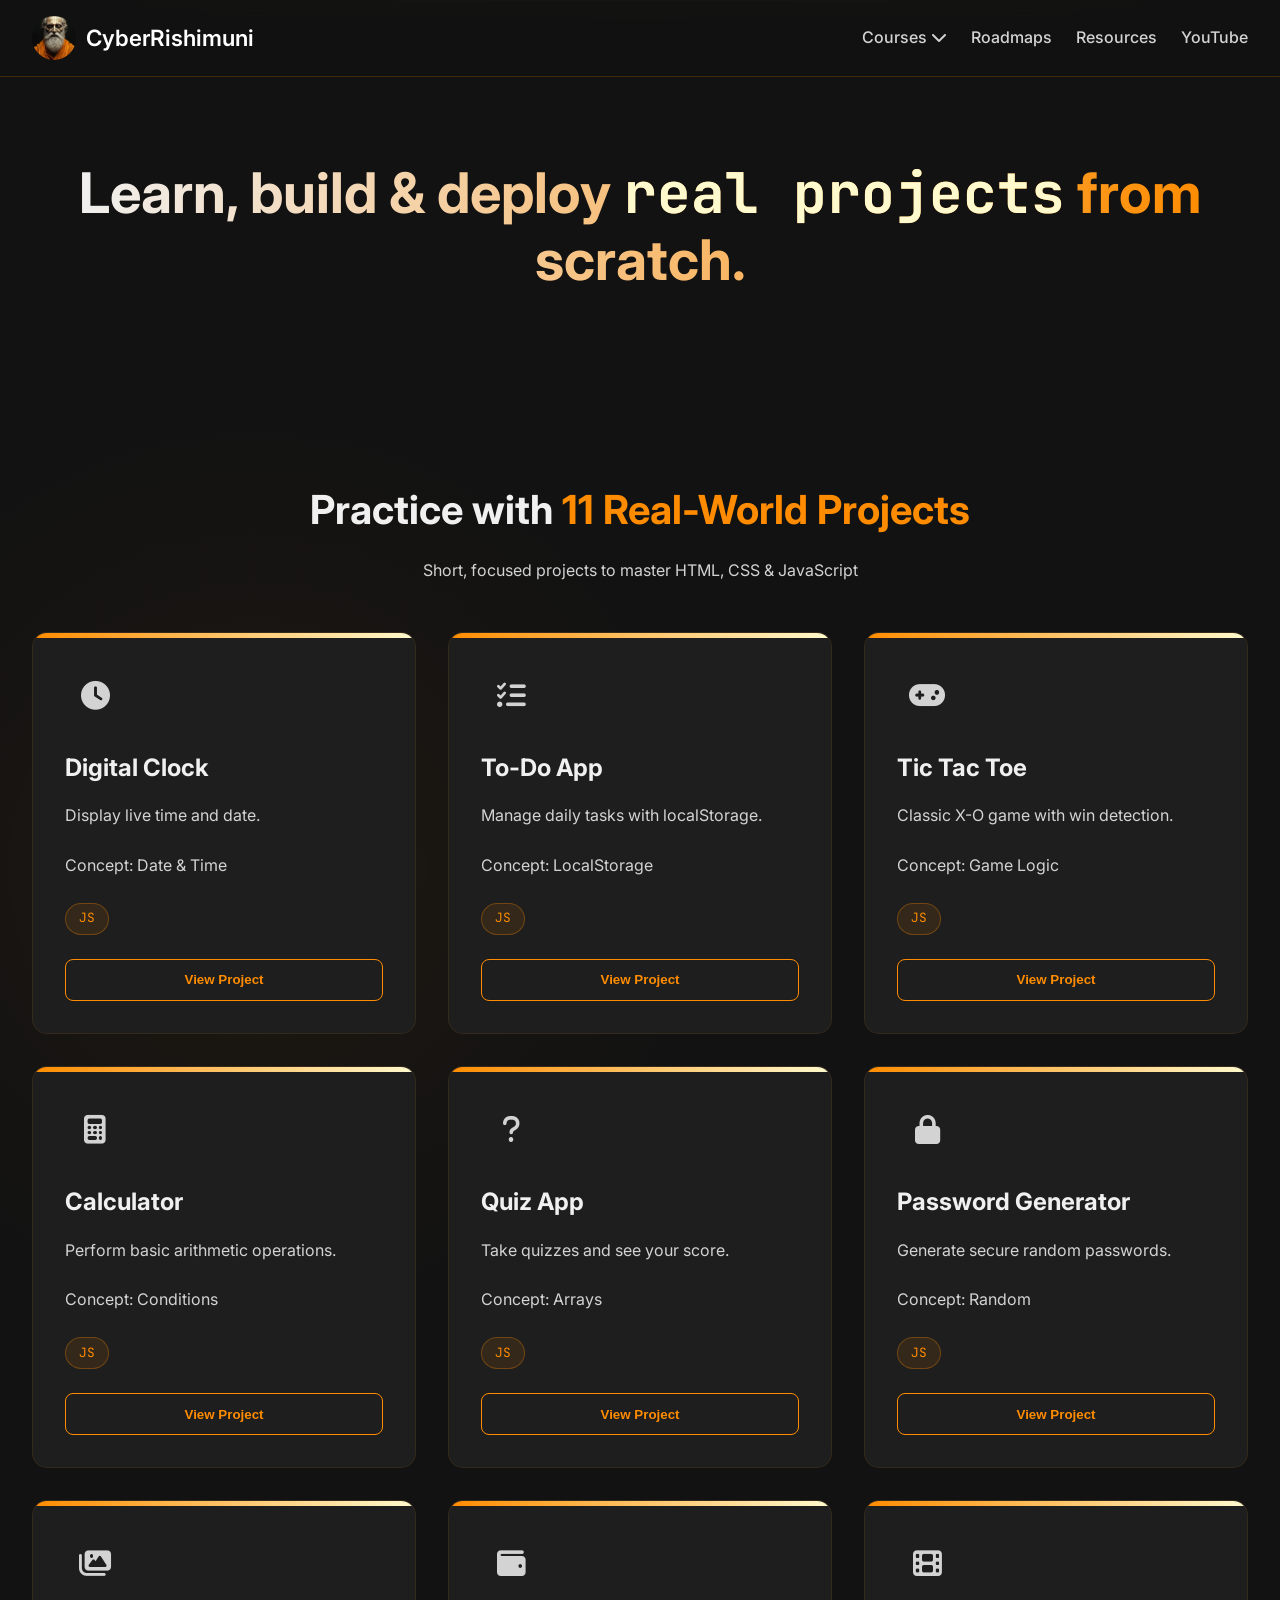
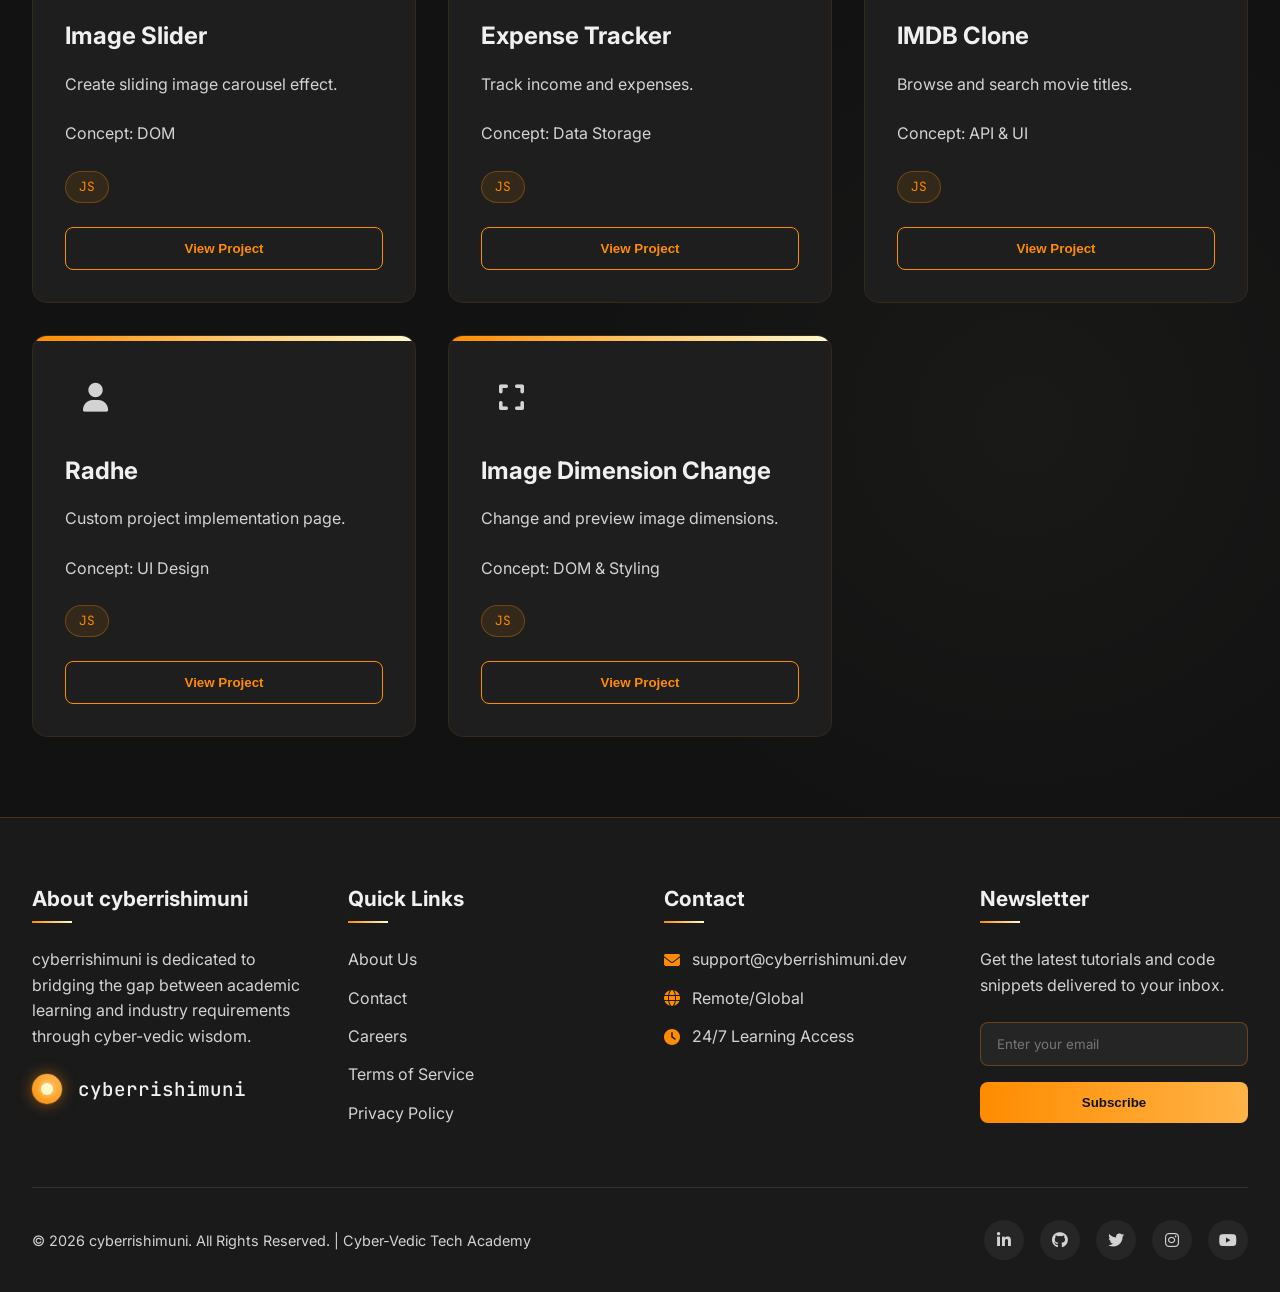
==== commit ea26c036: "updated db" ====
--- a/learn.html
+++ b/learn.html
@@ -3,7 +3,7 @@
 <head>
     <meta charset="UTF-8">
     <meta name="viewport" content="width=device-width, initial-scale=1.0">
-    <title>CodeSage | Cyber-Vedic Tech Academy</title>
+    <title>cyberrishimuni | Cyber-Vedic Tech Academy</title>
     <link rel="stylesheet" href="https://cdnjs.cloudflare.com/ajax/libs/font-awesome/6.4.0/css/all.min.css">
     <link rel="preconnect" href="https://fonts.googleapis.com">
     <link rel="preconnect" href="https://fonts.gstatic.com" crossorigin>
@@ -81,253 +81,98 @@
 <!-- Projects Section -->
 <section class="career-tracks">
     <div class="section-header">
-        <h2>Practice with <span style="color: var(--saffron);">20 Real-World Projects</span></h2>
+        <h2>Practice with <span style="color: var(--saffron);">11 Real-World Projects</span></h2>
         <p>Short, focused projects to master HTML, CSS & JavaScript</p>
     </div>
-
     <div class="tracks-container">
-        <!-- 1 -->
-<div class="track-card">
-    <div class="track-icon"><i class="fas fa-plus-minus"></i></div>
-    <h3>Japnam Counter</h3>
-    <p class="card-desc">Increase & decrease counter value.</p>
-    <p class="card-mini">Concept: DOM & Events</p>
-    <div class="tech-stack">
-        <span class="tech-tag">JS</span>
-    </div>
-    <button class="btn-track">View Project</button>
-</div>
-
-<!-- 2 -->
-<div class="track-card">
-    <div class="track-icon"><i class="fas fa-clock"></i></div>
-    <h3>Digital Clock</h3>
-    <p class="card-desc">Display live time and date.</p>
-    <p class="card-mini">Concept: Date & Time</p>
-    <div class="tech-stack">
-        <span class="tech-tag">JS</span>
-    </div>
-    <button class="btn-track">View Project</button>
-</div>
-
-<!-- 3 -->
-<div class="track-card">
-    <div class="track-icon"><i class="fas fa-cloud-sun"></i></div>
-    <h3>Weather App</h3>
-    <p class="card-desc">Show real-time weather data.</p>
-    <p class="card-mini">Concept: API Fetch</p>
-    <div class="tech-stack">
-        <span class="tech-tag">API</span>
-        <span class="tech-tag">JS</span>
-    </div>
-    <button class="btn-track">View Project</button>
-</div>
-
-<!-- 4 -->
-<div class="track-card">
-    <div class="track-icon"><i class="fas fa-list-check"></i></div>
-    <h3>To-Do App</h3>
-    <p class="card-desc">Manage daily tasks easily.</p>
-    <p class="card-mini">Concept: LocalStorage</p>
-    <div class="tech-stack">
-        <span class="tech-tag">JS</span>
-    </div>
-    <button class="btn-track">View Project</button>
-</div>
-
-<!-- 5 -->
-<div class="track-card">
-    <div class="track-icon"><i class="fas fa-gamepad"></i></div>
-    <h3>Tic Tac Toe</h3>
-    <p class="card-desc">Play classic X-O game.</p>
-    <p class="card-mini">Concept: Game Logic</p>
-    <div class="tech-stack">
-        <span class="tech-tag">JS</span>
-    </div>
-    <button class="btn-track">View Project</button>
-</div>
-
-<!-- 6 -->
-<div class="track-card">
-    <div class="track-icon"><i class="fas fa-snake"></i></div>
-    <h3>Snake Game</h3>
-    <p class="card-desc">Control snake and score points.</p>
-    <p class="card-mini">Concept: Canvas</p>
-    <div class="tech-stack">
-        <span class="tech-tag">JS</span>
-    </div>
-    <button class="btn-track">View Project</button>
-</div>
-
-<!-- 7 -->
-<div class="track-card">
-    <div class="track-icon"><i class="fas fa-calculator"></i></div>
-    <h3>Calculator</h3>
-    <p class="card-desc">Perform basic calculations.</p>
-    <p class="card-mini">Concept: Conditions</p>
-    <div class="tech-stack">
-        <span class="tech-tag">JS</span>
-    </div>
-    <button class="btn-track">View Project</button>
-</div>
-
-<!-- 8 -->
-<div class="track-card">
-    <div class="track-icon"><i class="fas fa-question"></i></div>
-    <h3>Quiz App</h3>
-    <p class="card-desc">Answer questions and get score.</p>
-    <p class="card-mini">Concept: Arrays</p>
-    <div class="tech-stack">
-        <span class="tech-tag">JS</span>
-    </div>
-    <button class="btn-track">View Project</button>
-</div>
-
-<!-- 9 -->
-<div class="track-card">
-    <div class="track-icon"><i class="fas fa-lock"></i></div>
-    <h3>Password Generator</h3>
-    <p class="card-desc">Generate strong passwords.</p>
-    <p class="card-mini">Concept: Random</p>
-    <div class="tech-stack">
-        <span class="tech-tag">JS</span>
-    </div>
-    <button class="btn-track">View Project</button>
-</div>
-
-<!-- 10 -->
-<div class="track-card">
-    <div class="track-icon"><i class="fas fa-images"></i></div>
-    <h3>Image Slider</h3>
-    <p class="card-desc">Sliding image gallery.</p>
-    <p class="card-mini">Concept: DOM</p>
-    <div class="tech-stack">
-        <span class="tech-tag">JS</span>
-    </div>
-    <button class="btn-track">View Project</button>
-</div>
-
-<!-- 11 -->
-<div class="track-card">
-    <div class="track-icon"><i class="fas fa-wallet"></i></div>
-    <h3>Expense Tracker</h3>
-    <p class="card-desc">Track income and expenses.</p>
-    <p class="card-mini">Concept: Data Storage</p>
-    <div class="tech-stack">
-        <span class="tech-tag">JS</span>
-    </div>
-    <button class="btn-track">View Project</button>
-</div>
-
-<!-- 12 -->
-<div class="track-card">
-    <div class="track-icon"><i class="fas fa-keyboard"></i></div>
-    <h3>Typing Speed Test</h3>
-    <p class="card-desc">Measure typing speed.</p>
-    <p class="card-mini">Concept: Timer</p>
-    <div class="tech-stack">
-        <span class="tech-tag">JS</span>
-    </div>
-    <button class="btn-track">View Project</button>
-</div>
-
-<!-- 13 -->
-<div class="track-card">
-    <div class="track-icon"><i class="fas fa-stopwatch"></i></div>
-    <h3>Pomodoro Timer</h3>
-    <p class="card-desc">Focus and break timer.</p>
-    <p class="card-mini">Concept: setInterval</p>
-    <div class="tech-stack">
-        <span class="tech-tag">JS</span>
-    </div>
-    <button class="btn-track">View Project</button>
-</div>
-
-<!-- 14 -->
-<div class="track-card">
-    <div class="track-icon"><i class="fas fa-note-sticky"></i></div>
-    <h3>Notes App</h3>
-    <p class="card-desc">Write and save notes.</p>
-    <p class="card-mini">Concept: CRUD</p>
-    <div class="tech-stack">
-        <span class="tech-tag">JS</span>
-    </div>
-    <button class="btn-track">View Project</button>
-</div>
-
-<!-- 15 -->
-<div class="track-card">
-    <div class="track-icon"><i class="fas fa-music"></i></div>
-    <h3>Music Player</h3>
-    <p class="card-desc">Play audio files.</p>
-    <p class="card-mini">Concept: Audio API</p>
-    <div class="tech-stack">
-        <span class="tech-tag">JS</span>
-    </div>
-    <button class="btn-track">View Project</button>
-</div>
-
-<!-- 16 -->
-<div class="track-card">
-    <div class="track-icon"><i class="fas fa-brain"></i></div>
-    <h3>Memory Game</h3>
-    <p class="card-desc">Match similar cards.</p>
-    <p class="card-mini">Concept: State</p>
-    <div class="tech-stack">
-        <span class="tech-tag">JS</span>
-    </div>
-    <button class="btn-track">View Project</button>
-</div>
-
-<!-- 17 -->
-<div class="track-card">
-    <div class="track-icon"><i class="fas fa-palette"></i></div>
-    <h3>Color Generator</h3>
-    <p class="card-desc">Generate random colors.</p>
-    <p class="card-mini">Concept: Math Random</p>
-    <div class="tech-stack">
-        <span class="tech-tag">JS</span>
-    </div>
-    <button class="btn-track">View Project</button>
-</div>
-
-<!-- 18 -->
-<div class="track-card">
-    <div class="track-icon"><i class="fas fa-window-maximize"></i></div>
-    <h3>Modal Popup</h3>
-    <p class="card-desc">Open and close modal.</p>
-    <p class="card-mini">Concept: Toggle Class</p>
-    <div class="tech-stack">
-        <span class="tech-tag">JS</span>
-    </div>
-    <button class="btn-track">View Project</button>
-</div>
-
-<!-- 19 -->
-<div class="track-card">
-    <div class="track-icon"><i class="fas fa-bars"></i></div>
-    <h3>Navbar Toggle</h3>
-    <p class="card-desc">Responsive navigation menu.</p>
-    <p class="card-mini">Concept: Events</p>
-    <div class="tech-stack">
-        <span class="tech-tag">JS</span>
-    </div>
-    <button class="btn-track">View Project</button>
-</div>
-
-<!-- 20 -->
-<div class="track-card">
-    <div class="track-icon"><i class="fas fa-user"></i></div>
-    <h3>Portfolio Website</h3>
-    <p class="card-desc">Personal portfolio site.</p>
-    <p class="card-mini">Concept: Layout</p>
-    <div class="tech-stack">
-        <span class="tech-tag">HTML</span>
-        <span class="tech-tag">CSS</span>
-    </div>
-    <button class="btn-track">View Project</button>
-</div>
-
+        <div class="track-card">
+            <div class="track-icon"><i class="fas fa-clock"></i></div>
+            <h3>Digital Clock</h3>
+            <p class="card-desc">Display live time and date.</p>
+            <p class="card-mini">Concept: Date & Time</p>
+            <div class="tech-stack"><span class="tech-tag">JS</span></div>
+            <a href="projects/digital_clock.html"><button class="btn-track">View Project</button></a>
+        </div>
+        <div class="track-card">
+            <div class="track-icon"><i class="fas fa-list-check"></i></div>
+            <h3>To-Do App</h3>
+            <p class="card-desc">Manage daily tasks with localStorage.</p>
+            <p class="card-mini">Concept: LocalStorage</p>
+            <div class="tech-stack"><span class="tech-tag">JS</span></div>
+            <a href="projects/to_do.html"><button class="btn-track">View Project</button></a>
+        </div>
+        <div class="track-card">
+            <div class="track-icon"><i class="fas fa-gamepad"></i></div>
+            <h3>Tic Tac Toe</h3>
+            <p class="card-desc">Classic X-O game with win detection.</p>
+            <p class="card-mini">Concept: Game Logic</p>
+            <div class="tech-stack"><span class="tech-tag">JS</span></div>
+            <a href="projects/tic_tac_toe_game.html"><button class="btn-track">View Project</button></a>
+        </div>
+        <div class="track-card">
+            <div class="track-icon"><i class="fas fa-calculator"></i></div>
+            <h3>Calculator</h3>
+            <p class="card-desc">Perform basic arithmetic operations.</p>
+            <p class="card-mini">Concept: Conditions</p>
+            <div class="tech-stack"><span class="tech-tag">JS</span></div>
+            <a href="projects/calculator.html"><button class="btn-track">View Project</button></a>
+        </div>
+        <div class="track-card">
+            <div class="track-icon"><i class="fas fa-question"></i></div>
+            <h3>Quiz App</h3>
+            <p class="card-desc">Take quizzes and see your score.</p>
+            <p class="card-mini">Concept: Arrays</p>
+            <div class="tech-stack"><span class="tech-tag">JS</span></div>
+            <a href="projects/quizgame.html"><button class="btn-track">View Project</button></a>
+        </div>
+        <div class="track-card">
+            <div class="track-icon"><i class="fas fa-lock"></i></div>
+            <h3>Password Generator</h3>
+            <p class="card-desc">Generate secure random passwords.</p>
+            <p class="card-mini">Concept: Random</p>
+            <div class="tech-stack"><span class="tech-tag">JS</span></div>
+            <a href="projects/passwordgenerator.html"><button class="btn-track">View Project</button></a>
+        </div>
+        <div class="track-card">
+            <div class="track-icon"><i class="fas fa-images"></i></div>
+            <h3>Image Slider</h3>
+            <p class="card-desc">Create sliding image carousel effect.</p>
+            <p class="card-mini">Concept: DOM</p>
+            <div class="tech-stack"><span class="tech-tag">JS</span></div>
+            <a href="projects/imgslider.html"><button class="btn-track">View Project</button></a>
+        </div>
+        <div class="track-card">
+            <div class="track-icon"><i class="fas fa-wallet"></i></div>
+            <h3>Expense Tracker</h3>
+            <p class="card-desc">Track income and expenses.</p>
+            <p class="card-mini">Concept: Data Storage</p>
+            <div class="tech-stack"><span class="tech-tag">JS</span></div>
+            <a href="projects/expensetracker.html"><button class="btn-track">View Project</button></a>
+        </div>
+        <div class="track-card">
+            <div class="track-icon"><i class="fas fa-film"></i></div>
+            <h3>IMDB Clone</h3>
+            <p class="card-desc">Browse and search movie titles.</p>
+            <p class="card-mini">Concept: API & UI</p>
+            <div class="tech-stack"><span class="tech-tag">JS</span></div>
+            <a href="projects/imdb.html"><button class="btn-track">View Project</button></a>
+        </div>
+        <div class="track-card">
+            <div class="track-icon"><i class="fas fa-user"></i></div>
+            <h3>Radhe</h3>
+            <p class="card-desc">Custom project implementation page.</p>
+            <p class="card-mini">Concept: UI Design</p>
+            <div class="tech-stack"><span class="tech-tag">JS</span></div>
+            <a href="projects/radhe.html"><button class="btn-track">View Project</button></a>
+        </div>
+        <div class="track-card">
+            <div class="track-icon"><i class="fas fa-expand"></i></div>
+            <h3>Image Dimension Change</h3>
+            <p class="card-desc">Change and preview image dimensions.</p>
+            <p class="card-mini">Concept: DOM & Styling</p>
+            <div class="tech-stack"><span class="tech-tag">JS</span></div>
+            <a href="projects/image-dimension-change.html"><button class="btn-track">View Project</button></a>
+        </div>
     </div>
 </section>
 
@@ -337,11 +182,11 @@
     <footer class="footer">
         <div class="footer-container">
             <div class="footer-column">
-                <h3>About CodeSage</h3>
-                <p style="color: var(--silver-text); margin-bottom: 1.5rem;">CodeSage is dedicated to bridging the gap between academic learning and industry requirements through cyber-vedic wisdom.</p>
+                <h3>About cyberrishimuni</h3>
+                <p style="color: var(--silver-text); margin-bottom: 1.5rem;">cyberrishimuni is dedicated to bridging the gap between academic learning and industry requirements through cyber-vedic wisdom.</p>
                 <div class="logo" style="font-size: 1.2rem;">
                     <div class="logo-icon" style="width: 30px; height: 30px;"></div>
-                    CodeSage
+                    cyberrishimuni
                 </div>
             </div>
             
@@ -359,7 +204,7 @@
             <div class="footer-column">
                 <h3>Contact</h3>
                 <div class="contact-info">
-                    <p><i class="fas fa-envelope"></i> support@codesage.dev</p>
+                    <p><i class="fas fa-envelope"></i> support@cyberrishimuni.dev</p>
                     <p><i class="fas fa-globe"></i> Remote/Global</p>
                     <p><i class="fas fa-clock"></i> 24/7 Learning Access</p>
                 </div>
@@ -377,7 +222,7 @@
         
         <div class="footer-bottom">
             <div class="copyright">
-                © 2026 CodeSage. All Rights Reserved. | Cyber-Vedic Tech Academy
+                © 2026 cyberrishimuni. All Rights Reserved. | Cyber-Vedic Tech Academy
             </div>
             <div class="social-icons">
                 <a href="#"><i class="fab fa-linkedin-in"></i></a>
@@ -391,4 +236,4 @@
     
   
 </body>
-</html>+</html>
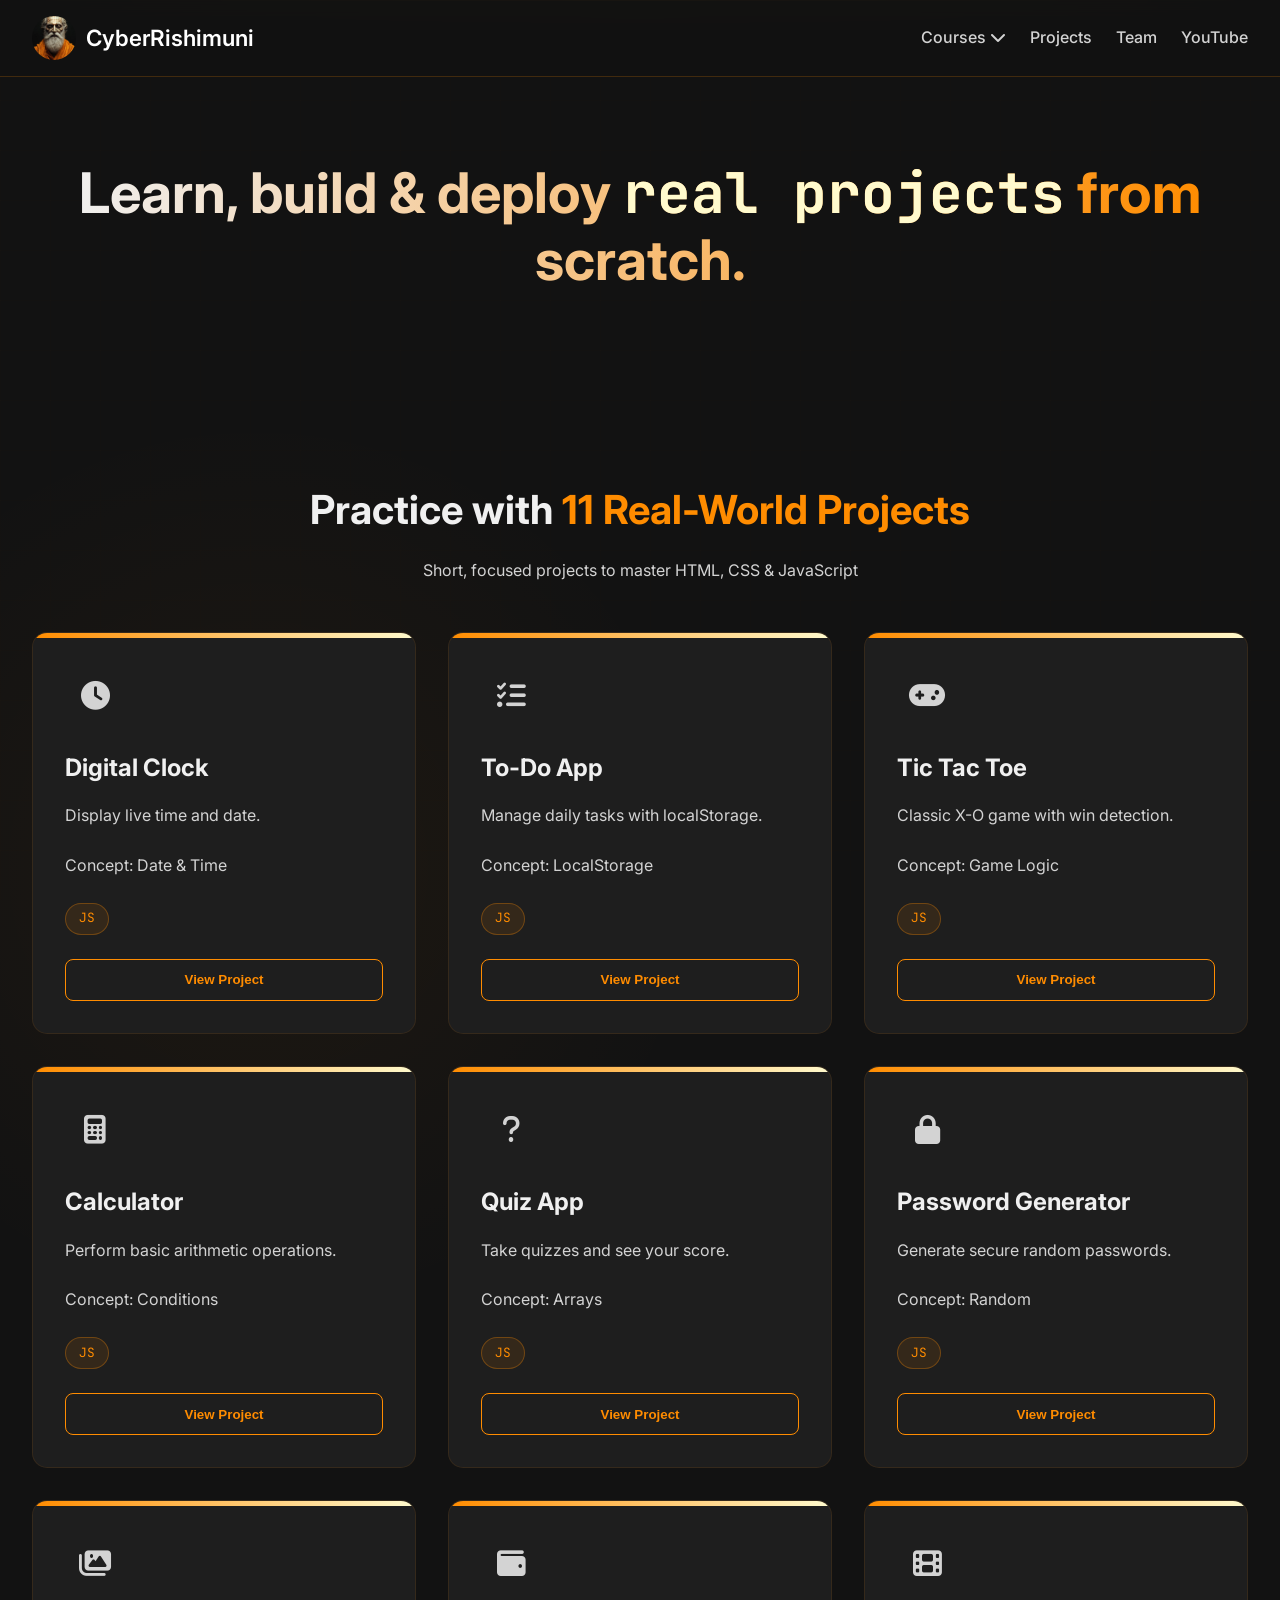
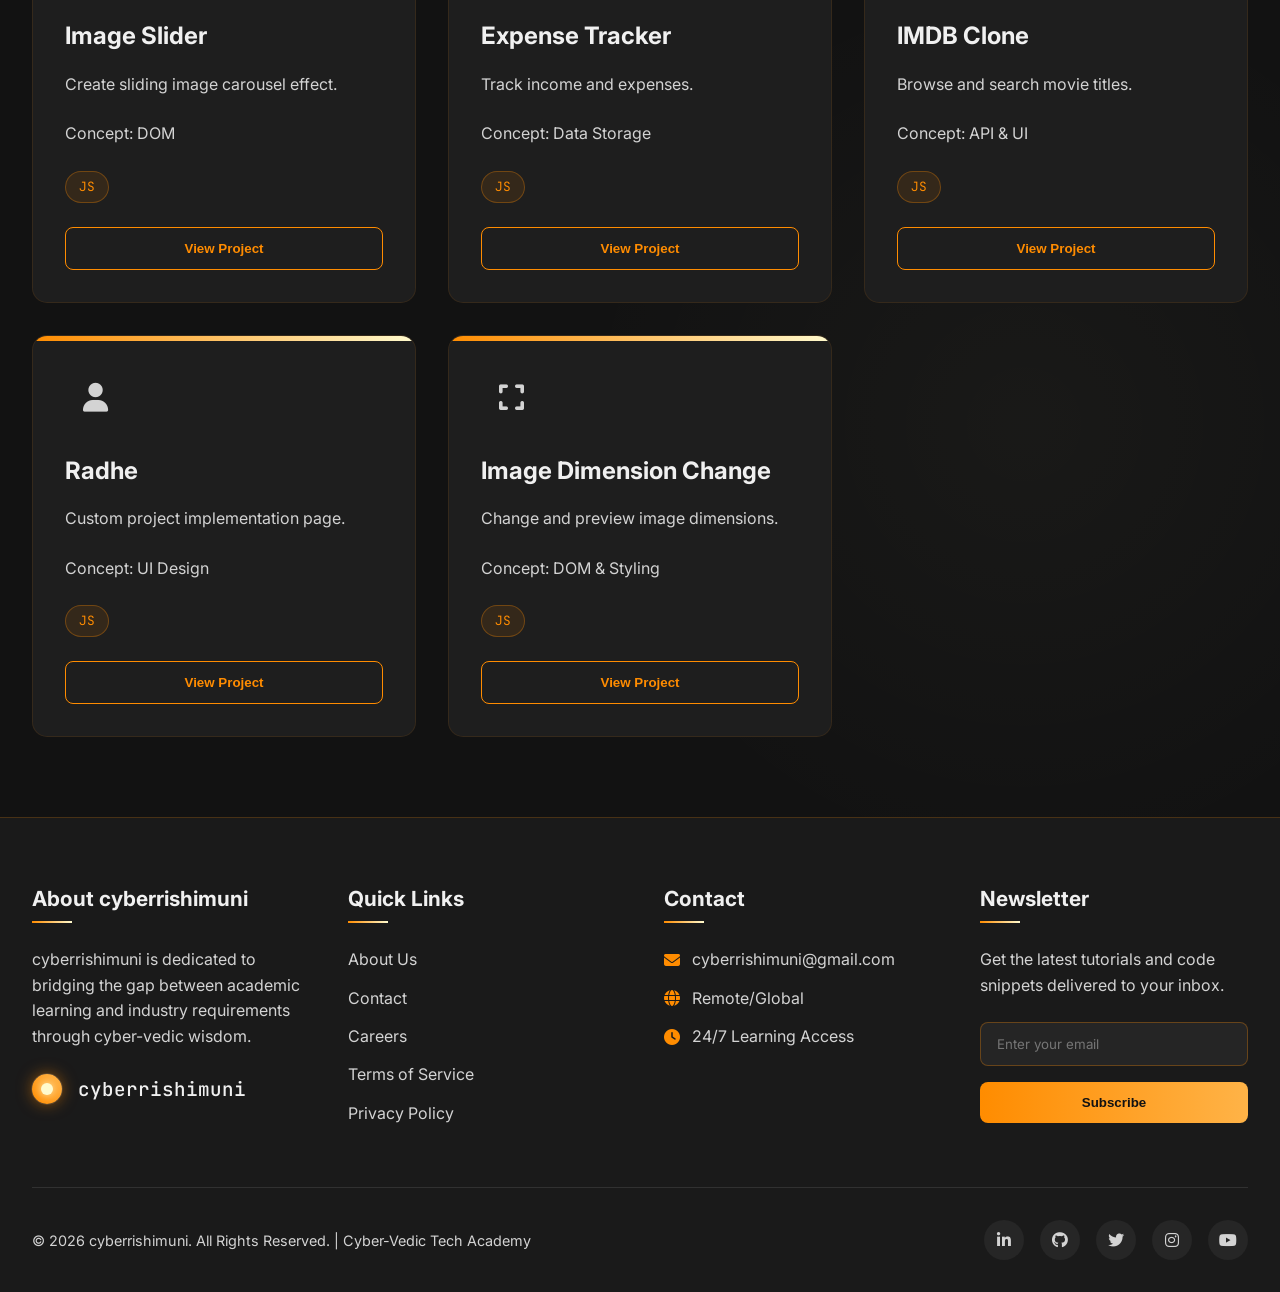
==== commit cf5a6e36: "updated db" ====
--- a/learn.html
+++ b/learn.html
@@ -4,7 +4,8 @@
     <meta charset="UTF-8">
     <meta name="viewport" content="width=device-width, initial-scale=1.0">
     <title>cyberrishimuni | Cyber-Vedic Tech Academy</title>
-    <link rel="stylesheet" href="https://cdnjs.cloudflare.com/ajax/libs/font-awesome/6.4.0/css/all.min.css">
+    <link rel="preconnect" href="https://fonts.gstatic.com" crossorigin>
+        <link rel="stylesheet" href="https://cdnjs.cloudflare.com/ajax/libs/font-awesome/6.4.0/css/all.min.css">
     <link rel="preconnect" href="https://fonts.googleapis.com">
     <link rel="preconnect" href="https://fonts.gstatic.com" crossorigin>
     <link rel="stylesheet" href="style.css">
@@ -16,7 +17,7 @@
     <div class="circuit-bg"></div>
     
     <!-- Cyber-Vedic Header -->
-   <header class="cyber-header">
+    <header class="cyber-header">
         <div class="header-container">
            <a href="#" class="logo"
    style="
@@ -62,8 +63,8 @@
                             <a href="#">Data Analytics</a>
                         </div>
                     </li>
-                    <li><a href="#">Roadmaps</a></li>
-                    <li><a href="#">Resources</a></li>
+                    <li><a href="learn.html">Projects</a></li>
+                    <li><a href="team.html">Team</a></li>
                     <li><a href="#">YouTube</a></li>
                 </ul>
             </nav>
@@ -204,7 +205,7 @@
             <div class="footer-column">
                 <h3>Contact</h3>
                 <div class="contact-info">
-                    <p><i class="fas fa-envelope"></i> support@cyberrishimuni.dev</p>
+                    <p><i class="fas fa-envelope"></i>cyberrishimuni@gmail.com</p>
                     <p><i class="fas fa-globe"></i> Remote/Global</p>
                     <p><i class="fas fa-clock"></i> 24/7 Learning Access</p>
                 </div>
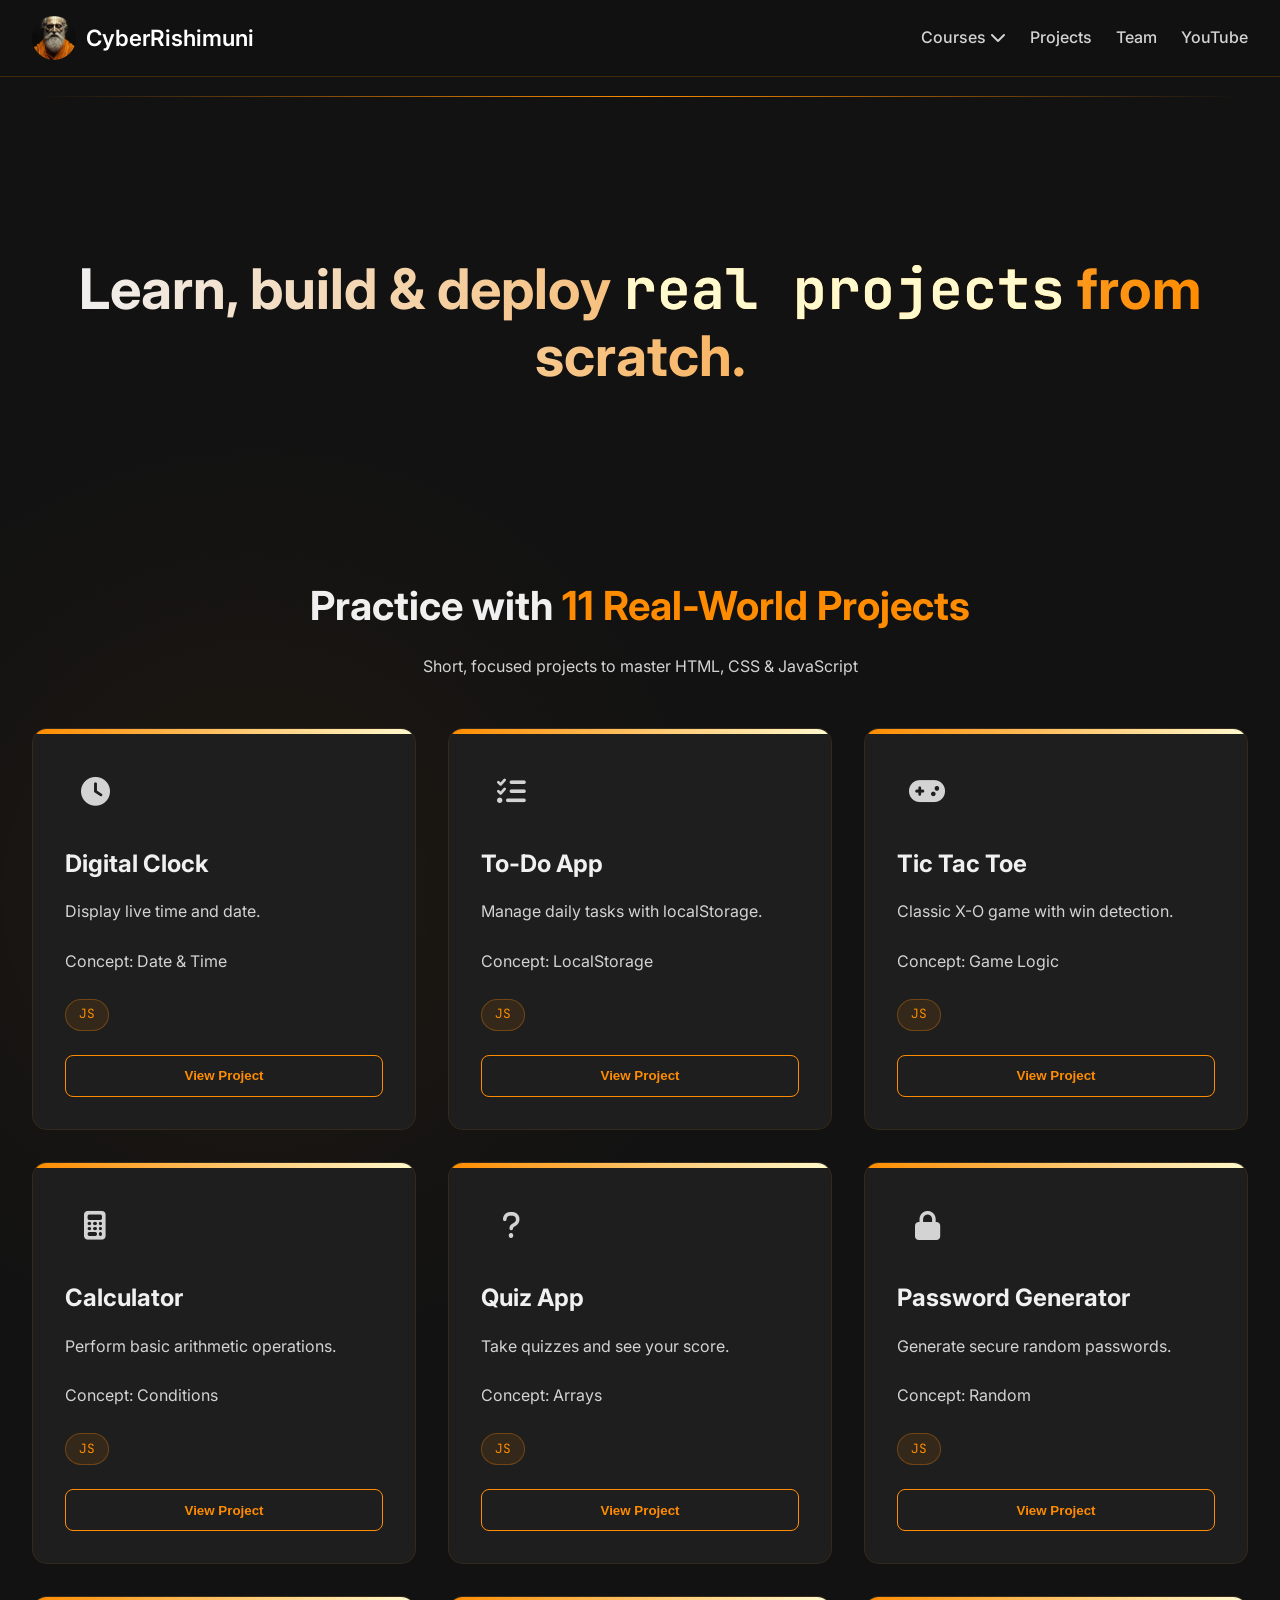
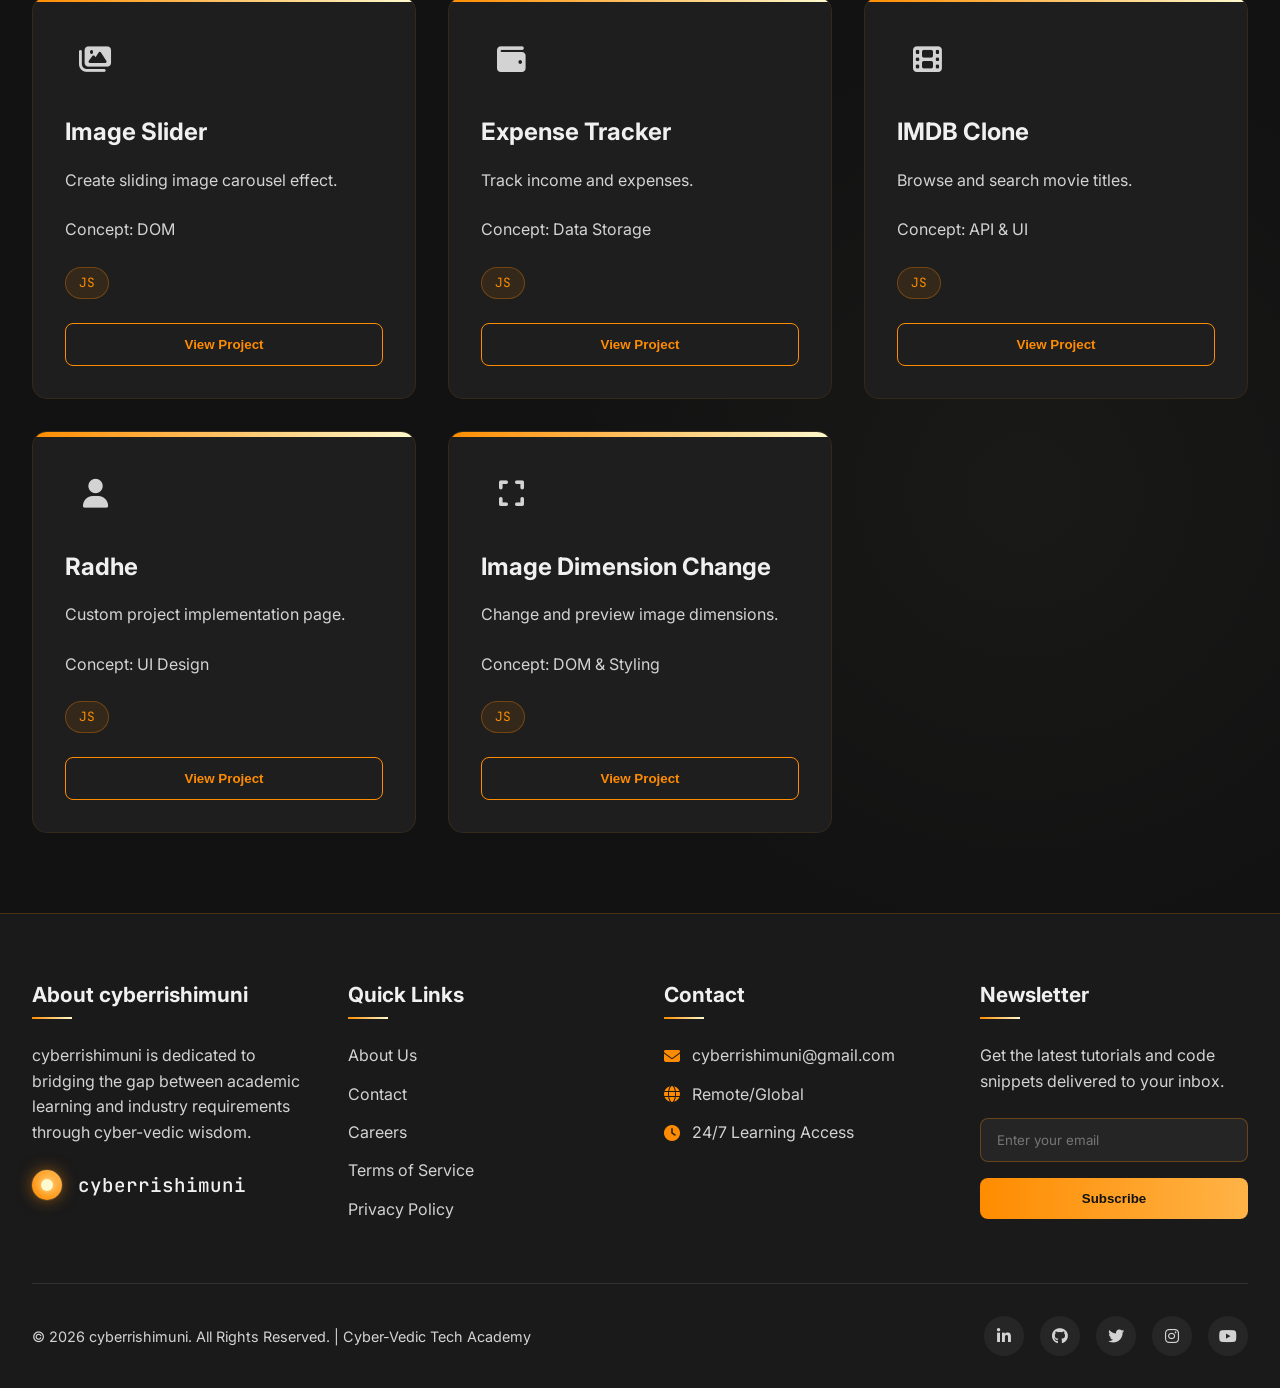
==== commit e9b934ec: "updated db" ====
--- a/learn.html
+++ b/learn.html
@@ -53,6 +53,7 @@
 </a>
 
             
+            <button class="mobile-toggle" aria-label="Toggle Navigation"><span></span><span></span><span></span></button>
             <nav class="nav-menu">
                 <ul class="nav-links">
                     <li class="dropdown">
@@ -236,5 +237,27 @@
     </footer>
     
   
+
+    <script>
+    document.addEventListener('DOMContentLoaded', function() {
+        const toggle = document.querySelector('.mobile-toggle');
+        const nav = document.querySelector('.nav-menu');
+        if (!toggle || !nav) return;
+
+        toggle.addEventListener('click', function() {
+            nav.classList.toggle('active');
+            toggle.classList.toggle('open');
+        });
+
+        nav.querySelectorAll('a').forEach(link => {
+            link.addEventListener('click', function() {
+                if (window.innerWidth < 900) {
+                    nav.classList.remove('active');
+                    toggle.classList.remove('open');
+                }
+            });
+        });
+    });
+    </script>
 </body>
 </html>
--- a/style.css
+++ b/style.css
@@ -39,6 +39,10 @@
             background-image: 
                 radial-gradient(circle at 20% 30%, rgba(255, 140, 0, 0.05) 0%, transparent 20%),
                 radial-gradient(circle at 80% 70%, rgba(255, 250, 205, 0.03) 0%, transparent 20%);
+            display: block !important;
+            align-items: normal !important;
+            justify-content: normal !important;
+            padding-top: 6rem; /* space for fixed header */
         }
         
         /* Circuit Pattern Background */
@@ -150,6 +154,36 @@
             color: var(--saffron);
         }
         
+        .mobile-toggle {
+            display: none;
+            background: transparent;
+            border: none;
+            cursor: pointer;
+            padding: 0.4rem;
+            margin-right: 1rem;
+        }
+
+        .mobile-toggle span {
+            display: block;
+            width: 22px;
+            height: 2px;
+            margin: 4px 0;
+            background: var(--saffron);
+            transition: 0.3s;
+        }
+
+        .mobile-toggle.open span:nth-child(1) {
+            transform: translateY(6px) rotate(45deg);
+        }
+
+        .mobile-toggle.open span:nth-child(2) {
+            opacity: 0;
+        }
+
+        .mobile-toggle.open span:nth-child(3) {
+            transform: translateY(-6px) rotate(-45deg);
+        }
+
         .nav-links a::after {
             content: '';
             position: absolute;
@@ -886,6 +920,42 @@
                 display: none;
             }
             
+            .mobile-toggle {
+                display: block;
+            }
+
+            .nav-menu {
+                position: fixed;
+                top: 72px;
+                left: 0;
+                right: 0;
+                background: rgba(18, 18, 18, 0.98);
+                flex-direction: column;
+                padding: 1rem 1.2rem;
+                display: none;
+                border-top: 1px solid rgba(255, 140, 0, 0.2);
+                z-index: 999;
+            }
+
+            .nav-menu.active {
+                display: flex;
+            }
+
+            .nav-menu.active .nav-links {
+                display: flex;
+            }
+
+            .nav-links {
+                flex-direction: column;
+                gap: 1rem;
+                display: none;
+            }
+
+            .nav-links a {
+                display: block;
+                width: 100%;
+                padding: 0.75rem 0;
+            }
             
         }
         
@@ -916,6 +986,23 @@
                 grid-template-columns: 1fr;
             }
             
+            .footer {
+                padding: 2.5rem 1rem 1.5rem;
+            }
+
+            .footer-container {
+                grid-template-columns: 1fr;
+                gap: 1.2rem;
+            }
+
+            .footer-column h3 {
+                font-size: 1.1rem;
+            }
+
+            .footer-links li {
+                margin-bottom: 0.6rem;
+            }
+
             .footer-bottom {
                 flex-direction: column;
                 gap: 1.5rem;
--- a/style.css
+++ b/style.css
@@ -39,6 +39,10 @@
             background-image: 
                 radial-gradient(circle at 20% 30%, rgba(255, 140, 0, 0.05) 0%, transparent 20%),
                 radial-gradient(circle at 80% 70%, rgba(255, 250, 205, 0.03) 0%, transparent 20%);
+            display: block !important;
+            align-items: normal !important;
+            justify-content: normal !important;
+            padding-top: 6rem; /* space for fixed header */
         }
         
         /* Circuit Pattern Background */
@@ -150,6 +154,36 @@
             color: var(--saffron);
         }
         
+        .mobile-toggle {
+            display: none;
+            background: transparent;
+            border: none;
+            cursor: pointer;
+            padding: 0.4rem;
+            margin-right: 1rem;
+        }
+
+        .mobile-toggle span {
+            display: block;
+            width: 22px;
+            height: 2px;
+            margin: 4px 0;
+            background: var(--saffron);
+            transition: 0.3s;
+        }
+
+        .mobile-toggle.open span:nth-child(1) {
+            transform: translateY(6px) rotate(45deg);
+        }
+
+        .mobile-toggle.open span:nth-child(2) {
+            opacity: 0;
+        }
+
+        .mobile-toggle.open span:nth-child(3) {
+            transform: translateY(-6px) rotate(-45deg);
+        }
+
         .nav-links a::after {
             content: '';
             position: absolute;
@@ -886,6 +920,42 @@
                 display: none;
             }
             
+            .mobile-toggle {
+                display: block;
+            }
+
+            .nav-menu {
+                position: fixed;
+                top: 72px;
+                left: 0;
+                right: 0;
+                background: rgba(18, 18, 18, 0.98);
+                flex-direction: column;
+                padding: 1rem 1.2rem;
+                display: none;
+                border-top: 1px solid rgba(255, 140, 0, 0.2);
+                z-index: 999;
+            }
+
+            .nav-menu.active {
+                display: flex;
+            }
+
+            .nav-menu.active .nav-links {
+                display: flex;
+            }
+
+            .nav-links {
+                flex-direction: column;
+                gap: 1rem;
+                display: none;
+            }
+
+            .nav-links a {
+                display: block;
+                width: 100%;
+                padding: 0.75rem 0;
+            }
             
         }
         
@@ -916,6 +986,23 @@
                 grid-template-columns: 1fr;
             }
             
+            .footer {
+                padding: 2.5rem 1rem 1.5rem;
+            }
+
+            .footer-container {
+                grid-template-columns: 1fr;
+                gap: 1.2rem;
+            }
+
+            .footer-column h3 {
+                font-size: 1.1rem;
+            }
+
+            .footer-links li {
+                margin-bottom: 0.6rem;
+            }
+
             .footer-bottom {
                 flex-direction: column;
                 gap: 1.5rem;
